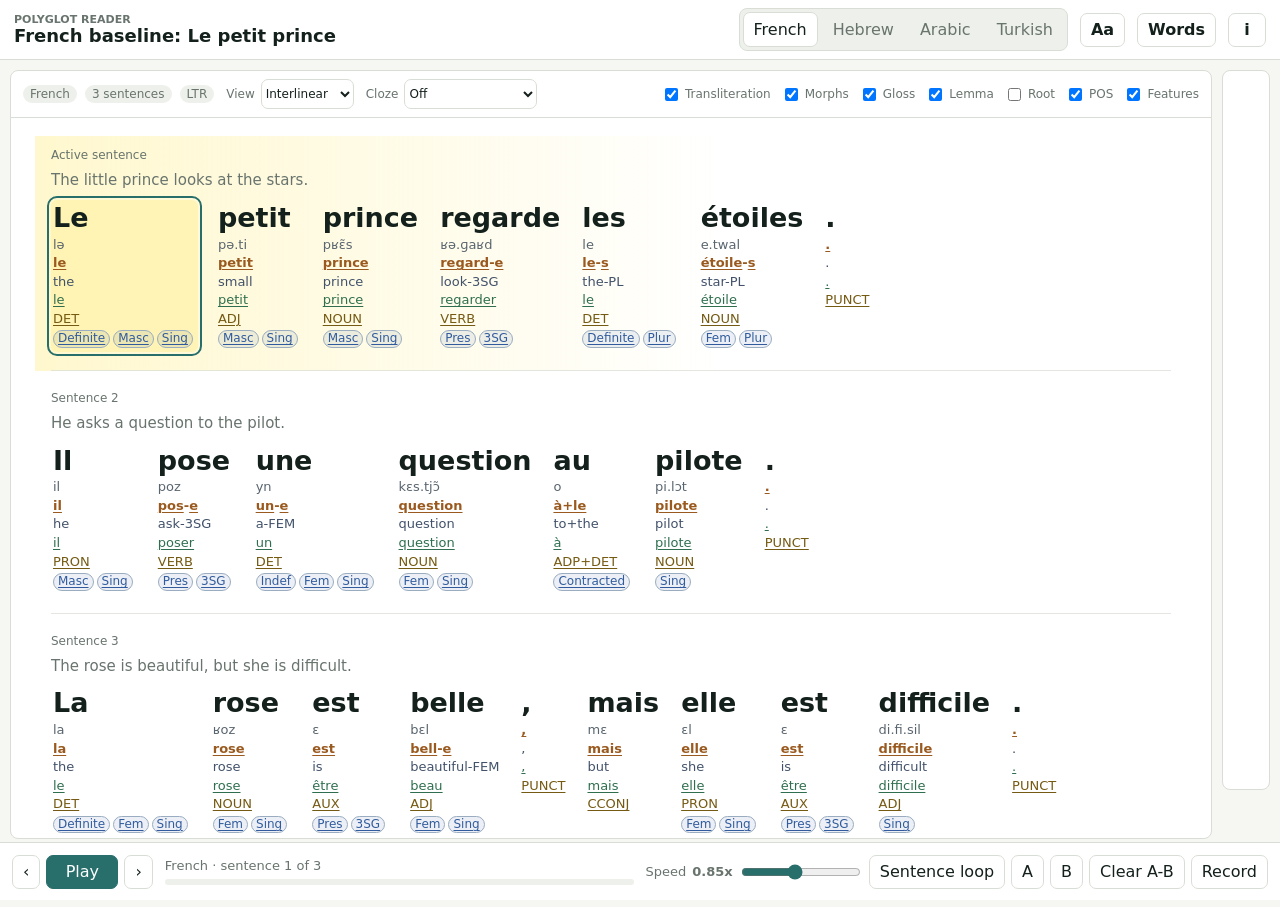
==== apps/web/index.html @ 74bd0ab7 "Initial commit" ====
<!doctype html>
<html lang="en">
  <head>
    <meta charset="utf-8" />
    <meta name="viewport" content="width=device-width, initial-scale=1" />
    <title>Polyglot Interlinear Reader Draft</title>
    <link rel="stylesheet" href="./styles.css" />
  </head>
  <body>
    <div class="app-shell">
      <header class="topbar">
        <div class="brand-block">
          <div class="eyebrow">Polyglot Reader</div>
          <h1 id="document-title">Interlinear reading draft</h1>
        </div>

        <nav class="language-tabs" aria-label="Sample languages">
          <button class="tab is-active" data-language="french" type="button">French</button>
          <button class="tab" data-language="hebrew" type="button">Hebrew</button>
          <button class="tab" data-language="arabic" type="button">Arabic</button>
          <button class="tab" data-language="turkish" type="button">Turkish</button>
        </nav>

        <button class="icon-button" id="settings-toggle" type="button" aria-expanded="false" aria-controls="settings-panel">
          <span aria-hidden="true">Aa</span>
          <span class="sr-only">Reader settings</span>
        </button>
        <button class="icon-button wide-icon-button" id="word-list-toggle" type="button" aria-expanded="false" aria-controls="word-list-panel">
          <span aria-hidden="true">Words</span>
          <span class="sr-only">Open word list</span>
        </button>
        <button class="icon-button" id="inspector-toggle" type="button" aria-expanded="false" aria-controls="inspector-panel">
          <span aria-hidden="true">i</span>
          <span class="sr-only">Open inspector</span>
        </button>
      </header>

      <main class="workspace">
        <section class="reader-panel" aria-label="Interlinear reader">
          <div class="reader-toolbar">
            <div class="document-meta">
              <span id="language-name">French</span>
              <span id="sentence-count">3 sentences</span>
              <span id="direction-label">LTR</span>
            </div>

            <label class="preset-control">
              View
              <select id="row-preset">
                <option value="reading">Reading</option>
                <option value="interlinear" selected>Interlinear</option>
                <option value="morphology">Morphology</option>
                <option value="cloze">Cloze</option>
                <option value="minimal">Minimal</option>
              </select>
            </label>

            <label class="preset-control">
              Cloze
              <select id="cloze-mode">
                <option value="off" selected>Off</option>
                <option value="blank">Hide answer fields</option>
                <option value="first">First character</option>
              </select>
            </label>

            <div class="row-menu" aria-label="Visible interlinear rows">
              <label><input type="checkbox" data-row="transliteration" checked /> Transliteration</label>
              <label><input type="checkbox" data-row="morphs" checked /> Morphs</label>
              <label><input type="checkbox" data-row="gloss" checked /> Gloss</label>
              <label><input type="checkbox" data-row="lemma" checked /> Lemma</label>
              <label><input type="checkbox" data-row="root" /> Root</label>
              <label><input type="checkbox" data-row="pos" checked /> POS</label>
              <label><input type="checkbox" data-row="features" checked /> Features</label>
            </div>
          </div>

          <div id="reader" class="reader" aria-live="polite"></div>

          <section class="word-list-panel" id="word-list-panel" hidden>
            <div class="word-list-header">
              <div>
                <div class="eyebrow">Learning list</div>
                <h2>Words in this text</h2>
              </div>
              <div class="word-list-controls">
                <label>
                  Sort
                  <select id="word-sort">
                    <option value="knowledge">Unknown first</option>
                    <option value="target">Target value</option>
                    <option value="frequency">Frequency</option>
                    <option value="alphabetic">Alphabetic</option>
                  </select>
                </label>
                <label>
                  View
                  <select id="word-list-view">
                    <option value="compact">Compact</option>
                    <option value="interlinear">Interlinear</option>
                    <option value="cloze">Cloze</option>
                  </select>
                </label>
              </div>
            </div>
            <div id="word-list-content" class="word-list-content"></div>
          </section>
        </section>

        <aside class="inspector" id="inspector-panel" aria-label="Selected linguistic item">
          <div class="inspector-header">
            <div>
              <div class="eyebrow">Inspector</div>
              <h2 id="inspect-title">Select a word</h2>
            </div>
            <div class="inspector-header-actions">
              <button class="small-button" id="mark-known" type="button">Known</button>
              <button class="icon-button" id="inspector-close" type="button" aria-label="Close inspector">x</button>
            </div>
          </div>
          <dl id="inspect-details" class="detail-list">
            <div>
              <dt>Tip</dt>
              <dd>Click a token, morpheme, lemma, root, or feature in the reader.</dd>
            </div>
          </dl>
          <div class="inspector-actions">
            <button type="button">Add note</button>
            <button type="button">Create cloze</button>
            <button type="button">Open page</button>
          </div>
        </aside>

        <aside class="settings-panel" id="settings-panel" aria-label="Reader settings" hidden>
          <div class="settings-header">
            <div>
              <div class="eyebrow">Per-language settings</div>
              <h2>Display</h2>
            </div>
            <button class="icon-button" id="settings-close" type="button" aria-label="Close settings">x</button>
          </div>

          <label>
            Target font size
            <input id="target-size" type="range" min="18" max="42" value="28" />
          </label>
          <label>
            Annotation font size
            <input id="annotation-size" type="range" min="10" max="20" value="13" />
          </label>
          <label>
            Token gap
            <input id="token-gap" type="range" min="8" max="34" value="18" />
          </label>
          <label>
            Row gap
            <input id="row-gap" type="range" min="1" max="10" value="4" />
          </label>
          <label>
            Reading width
            <input id="reading-width" type="range" min="760" max="1320" value="1120" />
          </label>
          <label>
            RTL transliteration
            <select id="rtl-transliteration-mode">
              <option value="normal">Normal Latin</option>
              <option value="rtl">RTL token flow</option>
              <option value="reverse">Reverse Latin characters</option>
              <option value="morpheme">Reverse by morpheme</option>
            </select>
          </label>

          <div class="color-grid">
            <label>Original <input id="original-color" type="color" value="#13201b" /></label>
            <label>Translit. <input id="transliteration-color" type="color" value="#59656f" /></label>
            <label>Morphs <input id="morphs-color" type="color" value="#9a5a1f" /></label>
            <label>Gloss <input id="gloss-color" type="color" value="#42526b" /></label>
            <label>Lemma <input id="lemma-color" type="color" value="#2f6f4f" /></label>
            <label>Root/Stem <input id="root-color" type="color" value="#6b4f2a" /></label>
            <label>POS <input id="pos-color" type="color" value="#755a13" /></label>
            <label>Feature <input id="feature-color" type="color" value="#7c3aed" /></label>
            <label>Highlight <input id="highlight-color" type="color" value="#fff2a8" /></label>
          </div>

          <div class="density-buttons" aria-label="Density presets">
            <button type="button" data-density="comfortable">Comfortable</button>
            <button type="button" data-density="standard">Standard</button>
            <button type="button" data-density="compact">Compact</button>
          </div>
        </aside>
      </main>

      <footer class="audio-bar" aria-label="Audio player">
        <div class="transport">
          <button type="button" id="previous-sentence" aria-label="Previous sentence">‹</button>
          <button class="play-button" id="play-toggle" type="button">Play</button>
          <button type="button" id="next-sentence" aria-label="Next sentence">›</button>
        </div>
        <div class="audio-status">
          <span id="audio-label">Sentence 1</span>
          <div class="progress-track"><span id="progress-fill"></span></div>
        </div>
        <div class="audio-options">
          <label class="speed-slider">Speed <strong id="speed-value">0.85x</strong>
            <input id="speed-range" type="range" min="25" max="160" step="5" value="85" />
          </label>
          <button type="button" id="loop-toggle">Sentence loop</button>
          <button type="button" id="ab-start">A</button>
          <button type="button" id="ab-end">B</button>
          <button type="button" id="ab-clear">Clear A-B</button>
          <button type="button" id="record-button">Record</button>
        </div>
      </footer>
    </div>

    <script src="./app.js"></script>
  </body>
</html>
---- apps/web/styles.css ----
:root {
  --bg: #f6f7f2;
  --surface: #ffffff;
  --surface-2: #eef1eb;
  --text: #13201b;
  --muted: #68746d;
  --line: #d8ded5;
  --accent: #286f6c;
  --accent-2: #7c3aed;
  --target-size: 28px;
  --annotation-size: 13px;
  --token-gap: 18px;
  --row-gap: 4px;
  --reading-width: 1120px;
  --original-color: #13201b;
  --transliteration-color: #59656f;
  --morphs-color: #9a5a1f;
  --gloss-color: #42526b;
  --lemma-color: #2f6f4f;
  --root-color: #6b4f2a;
  --pos-color: #755a13;
  --feature-color: #7c3aed;
  --highlight-color: #fff2a8;
  color-scheme: light;
}

* {
  box-sizing: border-box;
}

body {
  margin: 0;
  background: var(--bg);
  color: var(--text);
  font-family: Inter, ui-sans-serif, system-ui, -apple-system, BlinkMacSystemFont, "Segoe UI", sans-serif;
}

button,
input,
select {
  font: inherit;
}

button {
  border: 1px solid var(--line);
  background: var(--surface);
  color: var(--text);
  cursor: pointer;
}

button:hover,
button:focus-visible {
  border-color: var(--accent);
  outline: 2px solid color-mix(in srgb, var(--accent) 20%, transparent);
  outline-offset: 1px;
}

.app-shell {
  min-height: 100vh;
  display: grid;
  grid-template-rows: auto 1fr auto;
}

.topbar {
  min-height: 58px;
  padding: 8px 14px;
  border-bottom: 1px solid var(--line);
  background: rgba(255, 255, 255, 0.94);
  display: grid;
  grid-template-columns: minmax(210px, 1fr) auto auto auto auto;
  gap: 12px;
  align-items: center;
  position: sticky;
  top: 0;
  z-index: 5;
}

.brand-block h1,
.inspector h2,
.settings-panel h2 {
  margin: 0;
}

.brand-block h1 {
  font-size: 18px;
  line-height: 1.15;
}

.eyebrow {
  color: var(--muted);
  font-size: 11px;
  font-weight: 700;
  text-transform: uppercase;
  letter-spacing: 0;
}

.language-tabs {
  display: flex;
  gap: 4px;
  padding: 3px;
  background: var(--surface-2);
  border: 1px solid var(--line);
  border-radius: 8px;
}

.tab,
.icon-button,
.small-button,
.audio-bar button,
.inspector-actions button {
  border-radius: 7px;
}

.tab {
  padding: 7px 10px;
  border-color: transparent;
  background: transparent;
  color: var(--muted);
}

.tab.is-active {
  color: var(--text);
  background: var(--surface);
  border-color: var(--line);
}

.icon-button {
  min-width: 38px;
  min-height: 34px;
  padding: 0 10px;
  font-weight: 700;
}

.wide-icon-button {
  min-width: 58px;
}

.workspace {
  min-height: 0;
  display: grid;
  grid-template-columns: minmax(0, 1fr) 320px;
  gap: 10px;
  padding: 10px;
  transition: grid-template-columns 180ms ease;
}

.workspace.inspector-collapsed {
  grid-template-columns: minmax(0, 1fr) 48px;
}

.reader-panel {
  min-width: 0;
  background: var(--surface);
  border: 1px solid var(--line);
  border-radius: 8px;
  overflow: hidden;
  display: grid;
  grid-template-rows: auto 1fr;
}

.reader-toolbar {
  min-height: 42px;
  padding: 8px 12px;
  border-bottom: 1px solid var(--line);
  display: grid;
  grid-template-columns: auto auto auto minmax(280px, 1fr);
  gap: 12px;
  align-items: center;
}

.document-meta {
  display: flex;
  flex-wrap: wrap;
  gap: 8px;
  color: var(--muted);
  font-size: 12px;
}

.document-meta span {
  padding: 2px 7px;
  background: var(--surface-2);
  border-radius: 999px;
}

.row-menu {
  display: flex;
  flex-wrap: wrap;
  justify-content: flex-end;
  gap: 6px 10px;
  color: var(--muted);
  font-size: 12px;
}

.row-menu label {
  display: inline-flex;
  gap: 4px;
  align-items: center;
  white-space: nowrap;
}

.preset-control {
  display: inline-flex;
  align-items: center;
  gap: 6px;
  color: var(--muted);
  font-size: 12px;
  white-space: nowrap;
}

.preset-control select {
  min-height: 30px;
  border: 1px solid var(--line);
  border-radius: 7px;
  background: var(--surface);
  color: var(--text);
}

.reader {
  min-height: 0;
  overflow: auto;
  height: calc(100vh - 180px);
  padding: 18px clamp(14px, 3vw, 36px) 90px;
}

.reader-inner {
  max-width: var(--reading-width);
  margin: 0 auto;
}

.reader-end-actions {
  display: flex;
  justify-content: center;
  padding: 20px 0 4px;
}

.reader-end-actions button {
  min-height: 36px;
  padding: 7px 14px;
  border-radius: 7px;
}

.sentence {
  padding: 8px 0 18px;
  border-bottom: 1px solid color-mix(in srgb, var(--line) 72%, transparent);
}

.sentence + .sentence {
  margin-top: 8px;
}

.sentence.is-active {
  background: linear-gradient(90deg, color-mix(in srgb, var(--highlight-color) 55%, transparent), transparent 60%);
  box-shadow: -16px 0 0 color-mix(in srgb, var(--highlight-color) 55%, transparent);
}

.sentence-translation {
  margin: 0 0 8px;
  color: var(--muted);
  font-size: 15px;
  line-height: 1.45;
  direction: ltr;
  text-align: left;
}

.sentence-tokens {
  display: flex;
  flex-wrap: wrap;
  gap: 14px var(--token-gap);
  align-items: flex-start;
  direction: inherit;
}

.sentence-progress {
  display: inline-flex;
  align-items: center;
  gap: 6px;
  margin-bottom: 8px;
  color: var(--muted);
  font-size: 12px;
}

.token-stack {
  display: flex;
  flex-direction: column;
  gap: var(--row-gap);
  align-items: flex-start;
  min-width: min-content;
  max-width: 190px;
  padding: 2px 2px 4px;
  border-radius: 6px;
  direction: inherit;
}

.token-stack.is-current {
  outline: 2px solid var(--accent);
  outline-offset: 2px;
  background: color-mix(in srgb, var(--highlight-color) 70%, transparent);
}

.token-stack:hover,
.token-stack.is-selected {
  background: color-mix(in srgb, var(--highlight-color) 54%, transparent);
}

.rtl .token-stack {
  align-items: flex-end;
}

.token-row {
  min-height: 1em;
  line-height: 1.12;
  white-space: normal;
  overflow-wrap: anywhere;
}

.surface {
  color: var(--original-color);
  font-size: var(--target-size);
  font-weight: 650;
  line-height: 1.18;
}

.transliteration,
.morphs,
.gloss,
.lemma,
.root,
.pos,
.features {
  font-size: var(--annotation-size);
}

.transliteration {
  color: var(--transliteration-color);
}

.morphs {
  color: var(--morphs-color);
  font-weight: 650;
}

.gloss {
  color: var(--gloss-color);
}

.lemma {
  color: var(--lemma-color);
}

.root {
  color: var(--root-color);
  font-weight: 650;
}

.pos {
  color: var(--pos-color);
}

.features {
  color: var(--feature-color);
}

.clickable {
  border: 0;
  padding: 0;
  background: transparent;
  color: inherit;
  text-align: inherit;
  text-decoration: underline;
  text-decoration-thickness: 1px;
  text-underline-offset: 2px;
  border-radius: 3px;
}

.surface .clickable {
  text-decoration: none;
}

.feature-pill {
  display: inline-flex;
  padding: 1px 4px;
  margin-inline-end: 3px;
  border: 1px solid color-mix(in srgb, var(--feature-color) 38%, var(--line));
  border-radius: 999px;
  background: color-mix(in srgb, var(--feature-color) 9%, transparent);
  font-size: calc(var(--annotation-size) - 1px);
}

.rtl .transliteration,
.rtl .morphs,
.rtl .gloss,
.rtl .lemma,
.rtl .root,
.rtl .pos,
.rtl .features {
  direction: ltr;
  text-align: right;
  unicode-bidi: plaintext;
}

.rtl.reverse-transliteration .transliteration,
.rtl.reverse-transliteration .morphs,
.rtl.reverse-transliteration .lemma,
.rtl.reverse-transliteration .root {
  direction: rtl;
  unicode-bidi: bidi-override;
}

.cloze-hidden {
  display: inline-block;
  min-width: 3.5ch;
  border-bottom: 2px solid currentColor;
  color: transparent;
}

.cloze-first {
  letter-spacing: 0.04em;
}

.inspector,
.settings-panel {
  min-width: 0;
  background: var(--surface);
  border: 1px solid var(--line);
  border-radius: 8px;
  padding: 14px;
  overflow: auto;
}

.inspector {
  display: flex;
  flex-direction: column;
  gap: 14px;
  min-height: 0;
  height: calc(100vh - 180px);
  transition: padding 180ms ease;
}

.workspace.inspector-collapsed .inspector {
  padding: 6px;
  align-items: center;
  overflow: hidden;
}

.workspace.inspector-collapsed .inspector .inspector-header > div,
.workspace.inspector-collapsed .inspector .small-button,
.workspace.inspector-collapsed .detail-list,
.workspace.inspector-collapsed .inspector-actions {
  display: none;
}

.inspector-header,
.settings-header {
  display: flex;
  justify-content: space-between;
  gap: 12px;
  align-items: start;
}

.inspector h2,
.settings-panel h2 {
  font-size: 18px;
}

.small-button {
  padding: 6px 9px;
}

.inspector-header-actions {
  display: flex;
  gap: 6px;
}

.workspace.inspector-collapsed .inspector-header-actions {
  display: block;
}

.detail-list {
  display: grid;
  gap: 10px;
  margin: 0;
}

.detail-list div {
  padding: 9px;
  background: var(--surface-2);
  border-radius: 7px;
}

.detail-list dt {
  margin-bottom: 3px;
  color: var(--muted);
  font-size: 11px;
  font-weight: 700;
  text-transform: uppercase;
}

.detail-list dd {
  margin: 0;
  font-size: 14px;
  line-height: 1.4;
}

.inspector-actions {
  display: grid;
  gap: 7px;
  margin-top: auto;
}

.inspector-actions button {
  padding: 9px;
  text-align: left;
}

.settings-panel {
  position: fixed;
  top: 70px;
  right: 12px;
  z-index: 10;
  width: min(370px, calc(100vw - 24px));
  max-height: calc(100vh - 150px);
  box-shadow: 0 18px 48px rgba(27, 36, 32, 0.18);
}

.settings-panel label {
  display: grid;
  gap: 7px;
  margin-top: 14px;
  color: var(--muted);
  font-size: 13px;
}

.settings-panel input[type="range"] {
  width: 100%;
}

.color-grid {
  display: grid;
  grid-template-columns: 1fr 1fr;
  gap: 8px 12px;
  margin-top: 8px;
}

.density-buttons {
  display: grid;
  grid-template-columns: repeat(3, 1fr);
  gap: 6px;
  margin-top: 16px;
}

.density-buttons button {
  min-height: 32px;
  border-radius: 7px;
  font-size: 12px;
}

.word-list-panel {
  max-width: var(--reading-width);
  margin: 0 auto 96px;
  padding: 16px;
  border-top: 1px solid var(--line);
  background: color-mix(in srgb, var(--surface-2) 68%, var(--surface));
}

.word-list-header {
  display: flex;
  justify-content: space-between;
  gap: 14px;
  align-items: start;
  margin-bottom: 12px;
}

.word-list-header h2 {
  margin: 0;
  font-size: 20px;
}

.word-list-controls {
  display: flex;
  flex-wrap: wrap;
  justify-content: flex-end;
  gap: 8px;
}

.word-list-controls label {
  display: inline-flex;
  align-items: center;
  gap: 6px;
  color: var(--muted);
  font-size: 12px;
}

.word-list-controls select {
  min-height: 30px;
  border: 1px solid var(--line);
  border-radius: 7px;
  background: var(--surface);
}

.word-list-content {
  display: grid;
  gap: 8px;
}

.word-card {
  display: grid;
  grid-template-columns: minmax(150px, 1.3fr) repeat(3, minmax(84px, 0.6fr));
  gap: 10px;
  align-items: center;
  padding: 10px;
  border: 1px solid var(--line);
  border-radius: 8px;
  background: var(--surface);
}

.word-card strong {
  display: block;
  font-size: 18px;
}

.word-card span {
  color: var(--muted);
  font-size: 12px;
}

.word-card-interlinear,
.word-card-cloze {
  grid-template-columns: minmax(180px, 1.5fr) minmax(120px, 1fr) minmax(80px, 0.5fr) minmax(80px, 0.5fr);
}

.meter {
  height: 7px;
  margin-top: 4px;
  overflow: hidden;
  border-radius: 999px;
  background: var(--surface-2);
}

.meter > i {
  display: block;
  height: 100%;
  background: var(--accent);
}

.audio-bar {
  min-height: 58px;
  padding: 8px 12px;
  border-top: 1px solid var(--line);
  background: rgba(255, 255, 255, 0.96);
  display: grid;
  grid-template-columns: auto minmax(160px, 1fr) minmax(360px, auto);
  gap: 12px;
  align-items: center;
  position: sticky;
  bottom: 0;
  z-index: 5;
}

.transport,
.audio-options {
  display: flex;
  align-items: center;
  gap: 6px;
}

.audio-bar button,
.audio-options select {
  min-height: 34px;
  padding: 6px 10px;
}

.play-button {
  min-width: 72px;
  background: var(--accent);
  border-color: var(--accent);
  color: #fff;
}

.audio-status {
  display: grid;
  gap: 6px;
  color: var(--muted);
  font-size: 13px;
}

.progress-track {
  height: 6px;
  overflow: hidden;
  border-radius: 999px;
  background: var(--surface-2);
}

#progress-fill {
  display: block;
  width: 0%;
  height: 100%;
  background: var(--accent);
  transition: width 220ms ease;
}

.audio-options label {
  display: inline-flex;
  align-items: center;
  gap: 6px;
  color: var(--muted);
  font-size: 13px;
}

.speed-slider {
  min-width: 210px;
}

.speed-slider input {
  width: 120px;
  accent-color: var(--accent);
}

.sr-only {
  width: 1px;
  height: 1px;
  padding: 0;
  margin: -1px;
  overflow: hidden;
  clip: rect(0, 0, 0, 0);
  white-space: nowrap;
  border: 0;
  position: absolute;
}

@media (max-width: 960px) {
  .topbar {
    grid-template-columns: 1fr auto auto auto;
  }

  .language-tabs {
    grid-column: 1 / -1;
    overflow-x: auto;
  }
}

@media (max-width: 720px) {
  .reader-toolbar,
  .audio-bar {
    align-items: stretch;
    grid-template-columns: 1fr;
  }

  .reader-toolbar {
    display: grid;
    grid-template-columns: 1fr;
  }

  .workspace,
  .workspace.inspector-collapsed {
    grid-template-columns: 1fr;
  }

  .workspace.inspector-collapsed .inspector {
    display: none;
  }

  .row-menu {
    justify-content: flex-start;
  }

  .audio-bar {
    display: grid;
  }

  .audio-options {
    overflow-x: auto;
  }

  .word-card {
    grid-template-columns: 1fr 1fr;
  }

  .surface {
    font-size: max(22px, var(--target-size));
  }
}
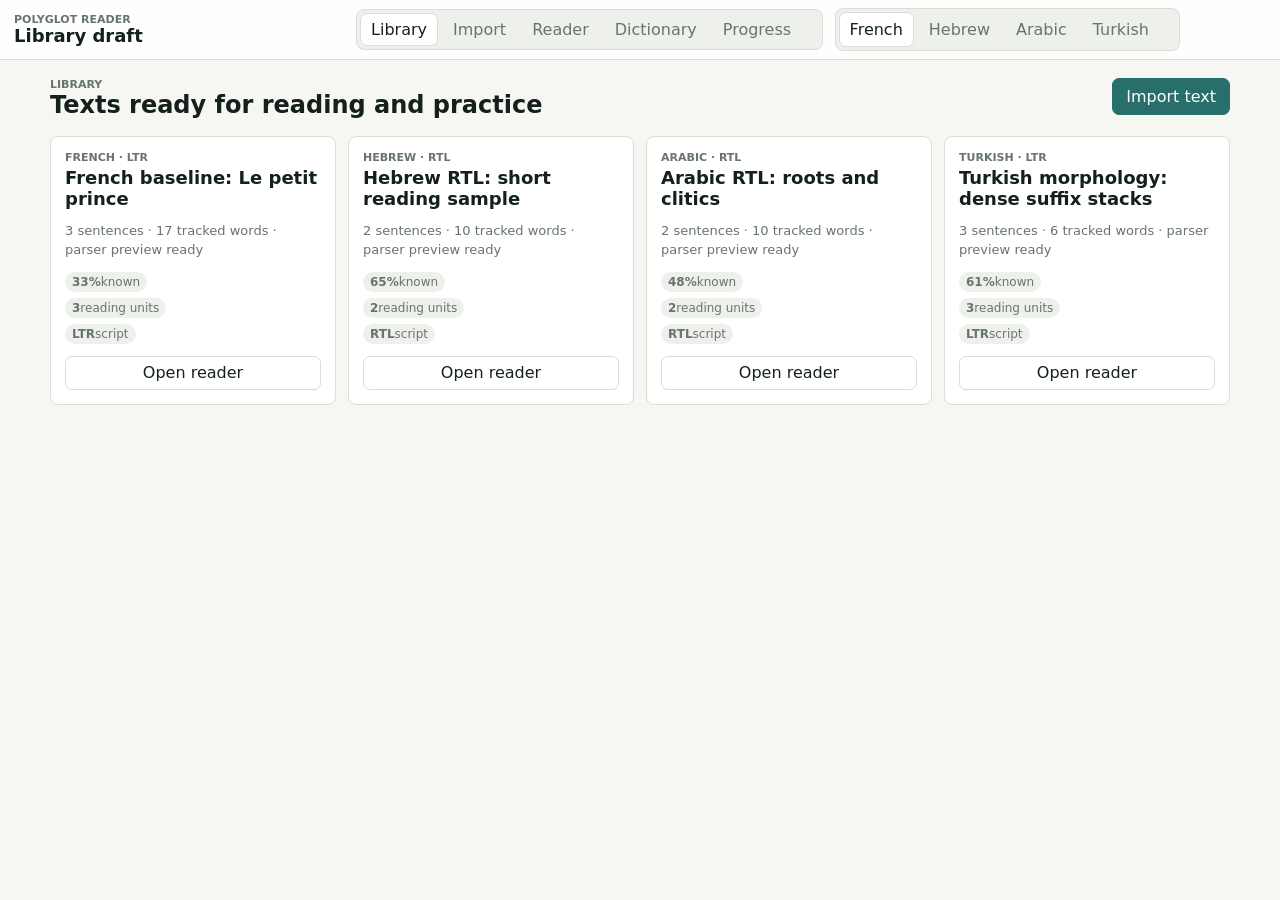
==== commit b1898071: "Add draft app navigation UI" ====
--- a/apps/web/index.html
+++ b/apps/web/index.html
@@ -14,6 +14,14 @@
           <h1 id="document-title">Interlinear reading draft</h1>
         </div>
 
+        <nav class="app-nav" aria-label="Draft app sections">
+          <button class="app-nav-button is-active" data-view="library" type="button">Library</button>
+          <button class="app-nav-button" data-view="import" type="button">Import</button>
+          <button class="app-nav-button" data-view="reader" type="button">Reader</button>
+          <button class="app-nav-button" data-view="dictionary" type="button">Dictionary</button>
+          <button class="app-nav-button" data-view="progress" type="button">Progress</button>
+        </nav>
+
         <nav class="language-tabs" aria-label="Sample languages">
           <button class="tab is-active" data-language="french" type="button">French</button>
           <button class="tab" data-language="hebrew" type="button">Hebrew</button>
@@ -35,8 +43,65 @@
         </button>
       </header>
 
-      <main class="workspace">
-        <section class="reader-panel" aria-label="Interlinear reader">
+      <main class="main-stage">
+        <section class="app-view is-active" id="library-view" aria-label="Text library">
+          <div class="page-band">
+            <div class="page-heading">
+              <div>
+                <div class="eyebrow">Library</div>
+                <h2>Texts ready for reading and practice</h2>
+              </div>
+              <button class="primary-action" type="button" data-switch-view="import">Import text</button>
+            </div>
+            <div class="library-grid" id="library-grid"></div>
+          </div>
+        </section>
+
+        <section class="app-view" id="import-view" aria-label="Import text">
+          <div class="page-band import-layout">
+            <section class="import-editor" aria-label="Draft import form">
+              <div class="page-heading compact-heading">
+                <div>
+                  <div class="eyebrow">Import</div>
+                  <h2>Preview-confirm text intake</h2>
+                </div>
+                <button class="primary-action" id="mock-import-confirm" type="button">Confirm import</button>
+              </div>
+              <div class="form-grid">
+                <label>Title <input id="import-title" type="text" value="A small market dialogue" /></label>
+                <label>Language
+                  <select id="import-language">
+                    <option>Turkish</option>
+                    <option>Arabic</option>
+                    <option>Hebrew</option>
+                    <option>French</option>
+                  </select>
+                </label>
+                <label>Source <input type="text" value="Personal lesson draft" /></label>
+                <label>Tags <input type="text" value="dialogue, beginner, speaking" /></label>
+              </div>
+              <label class="text-input-label">Original text
+                <textarea id="import-text" rows="9">Merhaba. Pazara gidiyorum.
+Bugün elma ve ekmek alacağım.
+Sonra evde kahve içeceğiz.</textarea>
+              </label>
+            </section>
+            <section class="import-preview" aria-label="Import preview">
+              <div class="eyebrow">Preview</div>
+              <h2>Sentence candidates</h2>
+              <ol id="import-preview-list" class="preview-list"></ol>
+              <div class="validation-list">
+                <span>Language set</span>
+                <span>3 sentence candidates</span>
+                <span>Ready for parser job</span>
+              </div>
+            </section>
+          </div>
+        </section>
+
+        <section class="app-view" id="reader-view" aria-label="Reader workspace">
+          <div class="workspace">
+            <section class="reader-panel" aria-label="Interlinear reader">
           <div class="reader-toolbar">
             <div class="document-meta">
               <span id="language-name">French</span>
@@ -188,6 +253,37 @@
             <button type="button" data-density="compact">Compact</button>
           </div>
         </aside>
+          </div>
+        </section>
+
+        <section class="app-view" id="dictionary-view" aria-label="Dictionary and entities">
+          <div class="page-band dictionary-layout">
+            <section>
+              <div class="page-heading compact-heading">
+                <div>
+                  <div class="eyebrow">Dictionary</div>
+                  <h2>Entity knowledge pages</h2>
+                </div>
+                <input class="search-input" id="dictionary-search" type="search" placeholder="Search lemmas, roots, features" aria-label="Search dictionary" />
+              </div>
+              <div class="entity-list" id="entity-list"></div>
+            </section>
+            <aside class="entity-detail" id="entity-detail" aria-label="Selected entity detail"></aside>
+          </div>
+        </section>
+
+        <section class="app-view" id="progress-view" aria-label="Learning progress">
+          <div class="page-band">
+            <div class="page-heading">
+              <div>
+                <div class="eyebrow">Progress</div>
+                <h2>Reading, cloze, and speaking score draft</h2>
+              </div>
+              <button class="primary-action" type="button" data-switch-view="reader">Practice now</button>
+            </div>
+            <div class="progress-grid" id="progress-grid"></div>
+          </div>
+        </section>
       </main>
 
       <footer class="audio-bar" aria-label="Audio player">
--- a/apps/web/styles.css
+++ b/apps/web/styles.css
@@ -67,7 +67,7 @@
   border-bottom: 1px solid var(--line);
   background: rgba(255, 255, 255, 0.94);
   display: grid;
-  grid-template-columns: minmax(210px, 1fr) auto auto auto auto;
+  grid-template-columns: minmax(190px, 0.8fr) auto auto auto auto auto;
   gap: 12px;
   align-items: center;
   position: sticky;
@@ -103,6 +103,31 @@
   border-radius: 8px;
 }
 
+.app-nav {
+  display: flex;
+  gap: 4px;
+  padding: 3px;
+  background: #eef1eb;
+  border: 1px solid var(--line);
+  border-radius: 8px;
+}
+
+.app-nav-button {
+  min-height: 32px;
+  padding: 6px 10px;
+  border-color: transparent;
+  border-radius: 7px;
+  background: transparent;
+  color: var(--muted);
+  white-space: nowrap;
+}
+
+.app-nav-button.is-active {
+  color: var(--text);
+  background: var(--surface);
+  border-color: var(--line);
+}
+
 .tab,
 .icon-button,
 .small-button,
@@ -133,6 +158,254 @@
 
 .wide-icon-button {
   min-width: 58px;
+}
+
+.main-stage {
+  min-height: 0;
+}
+
+.app-view {
+  display: none;
+  min-height: 0;
+}
+
+.app-view.is-active {
+  display: block;
+}
+
+.app-shell:not([data-view="reader"]) .audio-bar {
+  display: none;
+}
+
+.page-band {
+  min-height: calc(100vh - 76px);
+  padding: 18px clamp(14px, 3vw, 34px) 28px;
+}
+
+.page-heading {
+  display: flex;
+  justify-content: space-between;
+  gap: 16px;
+  align-items: flex-start;
+  max-width: 1180px;
+  margin: 0 auto 16px;
+}
+
+.page-heading h2 {
+  margin: 0;
+  font-size: 24px;
+  line-height: 1.2;
+}
+
+.compact-heading {
+  margin: 0 0 14px;
+}
+
+.primary-action {
+  min-height: 36px;
+  padding: 8px 13px;
+  border-color: var(--accent);
+  border-radius: 7px;
+  background: var(--accent);
+  color: #fff;
+}
+
+.library-grid,
+.progress-grid {
+  max-width: 1180px;
+  margin: 0 auto;
+  display: grid;
+  grid-template-columns: repeat(4, minmax(0, 1fr));
+  gap: 12px;
+}
+
+.library-card,
+.progress-card,
+.import-editor,
+.import-preview,
+.entity-detail {
+  border: 1px solid var(--line);
+  border-radius: 8px;
+  background: var(--surface);
+}
+
+.library-card,
+.progress-card {
+  display: grid;
+  gap: 12px;
+  align-content: start;
+  padding: 14px;
+}
+
+.library-card h3 {
+  margin: 3px 0 0;
+  font-size: 18px;
+  line-height: 1.2;
+}
+
+.library-card p,
+.progress-card p {
+  margin: 0;
+  color: var(--muted);
+  font-size: 13px;
+  line-height: 1.45;
+}
+
+.library-card button {
+  min-height: 34px;
+  border-radius: 7px;
+}
+
+.card-metrics {
+  display: grid;
+  gap: 6px;
+  color: var(--muted);
+  font-size: 12px;
+}
+
+.card-metrics span,
+.validation-list span,
+.tag-row span {
+  display: inline-flex;
+  width: fit-content;
+  padding: 3px 7px;
+  border-radius: 999px;
+  background: var(--surface-2);
+}
+
+.import-layout,
+.dictionary-layout {
+  max-width: 1180px;
+  margin: 0 auto;
+  display: grid;
+  grid-template-columns: minmax(0, 1.35fr) minmax(300px, 0.65fr);
+  gap: 12px;
+}
+
+.import-editor,
+.import-preview,
+.entity-detail {
+  min-width: 0;
+  padding: 16px;
+}
+
+.form-grid {
+  display: grid;
+  grid-template-columns: repeat(2, minmax(0, 1fr));
+  gap: 10px;
+}
+
+.form-grid label,
+.text-input-label {
+  display: grid;
+  gap: 6px;
+  color: var(--muted);
+  font-size: 13px;
+}
+
+.form-grid input,
+.form-grid select,
+.text-input-label textarea,
+.search-input {
+  width: 100%;
+  border: 1px solid var(--line);
+  border-radius: 7px;
+  background: #fff;
+  color: var(--text);
+}
+
+.form-grid input,
+.form-grid select,
+.search-input {
+  min-height: 36px;
+  padding: 7px 9px;
+}
+
+.text-input-label {
+  margin-top: 12px;
+}
+
+.text-input-label textarea {
+  padding: 10px;
+  resize: vertical;
+  line-height: 1.5;
+}
+
+.import-preview h2,
+.entity-detail h2,
+.entity-detail h3 {
+  margin: 4px 0 12px;
+}
+
+.preview-list {
+  display: grid;
+  gap: 8px;
+  margin: 0;
+  padding: 0;
+  list-style: none;
+}
+
+.preview-list li {
+  display: grid;
+  grid-template-columns: 28px minmax(0, 1fr);
+  gap: 8px;
+  padding: 9px;
+  border: 1px solid var(--line);
+  border-radius: 7px;
+  background: var(--surface-2);
+}
+
+.validation-list,
+.tag-row {
+  display: flex;
+  flex-wrap: wrap;
+  gap: 7px;
+  margin-top: 14px;
+  color: var(--muted);
+  font-size: 12px;
+}
+
+.entity-list {
+  display: grid;
+  gap: 8px;
+}
+
+.entity-row {
+  display: grid;
+  gap: 3px;
+  width: 100%;
+  padding: 11px;
+  border-radius: 7px;
+  text-align: left;
+}
+
+.entity-row.is-active {
+  border-color: var(--accent);
+  background: color-mix(in srgb, var(--accent) 8%, var(--surface));
+}
+
+.entity-row span,
+.entity-meaning {
+  color: var(--muted);
+}
+
+.entity-detail ul {
+  display: grid;
+  gap: 7px;
+  margin: 0;
+  padding-left: 18px;
+}
+
+.progress-card span {
+  color: var(--muted);
+  font-size: 12px;
+  font-weight: 700;
+  text-transform: uppercase;
+}
+
+.progress-card strong {
+  font-size: 34px;
+  line-height: 1;
 }
 
 .workspace {
@@ -732,9 +1005,20 @@
     grid-template-columns: 1fr auto auto auto;
   }
 
+  .app-nav,
   .language-tabs {
     grid-column: 1 / -1;
     overflow-x: auto;
+  }
+
+  .library-grid,
+  .progress-grid {
+    grid-template-columns: repeat(2, minmax(0, 1fr));
+  }
+
+  .import-layout,
+  .dictionary-layout {
+    grid-template-columns: 1fr;
   }
 }
 
@@ -775,6 +1059,17 @@
     grid-template-columns: 1fr 1fr;
   }
 
+  .page-heading,
+  .form-grid,
+  .library-grid,
+  .progress-grid {
+    grid-template-columns: 1fr;
+  }
+
+  .page-heading {
+    display: grid;
+  }
+
   .surface {
     font-size: max(22px, var(--target-size));
   }
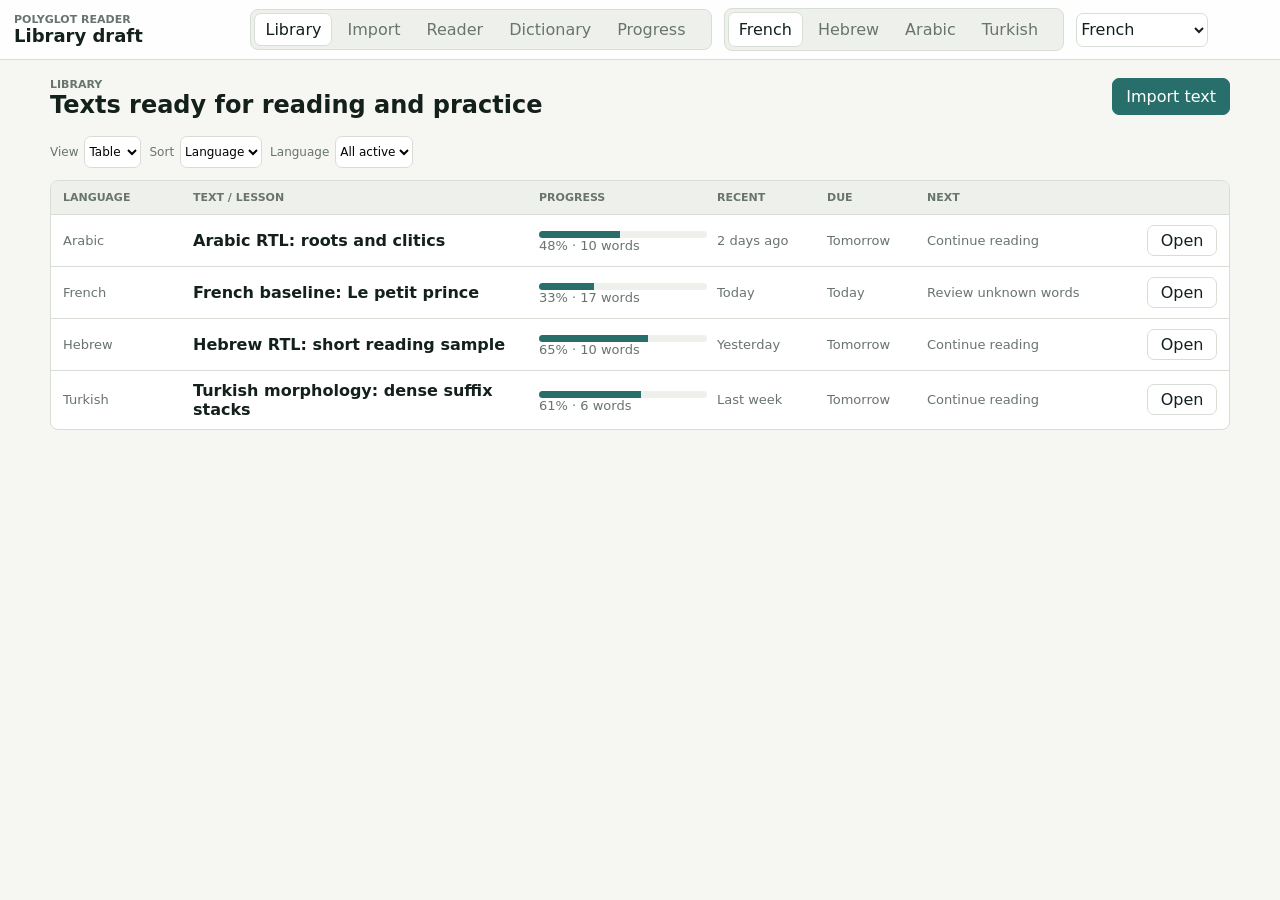
==== commit 80573e86: "Improve draft UI from feedback notes" ====
--- a/apps/web/index.html
+++ b/apps/web/index.html
@@ -29,6 +29,16 @@
           <button class="tab" data-language="turkish" type="button">Turkish</button>
         </nav>
 
+        <label class="language-select-control">
+          <span class="sr-only">Learning language</span>
+          <select id="language-select" aria-label="Learning language">
+            <option value="french">French</option>
+            <option value="hebrew">Hebrew</option>
+            <option value="arabic">Arabic</option>
+            <option value="turkish">Turkish</option>
+          </select>
+        </label>
+
         <button class="icon-button" id="settings-toggle" type="button" aria-expanded="false" aria-controls="settings-panel">
           <span aria-hidden="true">Aa</span>
           <span class="sr-only">Reader settings</span>
@@ -53,6 +63,31 @@
               </div>
               <button class="primary-action" type="button" data-switch-view="import">Import text</button>
             </div>
+            <div class="library-controls">
+              <label>View
+                <select id="library-view-mode">
+                  <option value="table" selected>Table</option>
+                  <option value="cards">Cards</option>
+                </select>
+              </label>
+              <label>Sort
+                <select id="library-sort">
+                  <option value="language" selected>Language</option>
+                  <option value="progress">Progress</option>
+                  <option value="recent">Recent</option>
+                  <option value="due">Due next</option>
+                </select>
+              </label>
+              <label>Language
+                <select id="library-language-filter">
+                  <option value="all" selected>All active</option>
+                  <option value="french">French</option>
+                  <option value="hebrew">Hebrew</option>
+                  <option value="arabic">Arabic</option>
+                  <option value="turkish">Turkish</option>
+                </select>
+              </label>
+            </div>
             <div class="library-grid" id="library-grid"></div>
           </div>
         </section>
@@ -79,6 +114,17 @@
                 </label>
                 <label>Source <input type="text" value="Personal lesson draft" /></label>
                 <label>Tags <input type="text" value="dialogue, beginner, speaking" /></label>
+                <label>Original URL <input type="url" value="https://example.org/lesson/source" /></label>
+                <label>Record date <input type="date" value="2026-07-09" /></label>
+                <label class="file-field">Audio file <input type="file" accept="audio/*" /></label>
+                <label>Import purpose
+                  <select>
+                    <option>Reading + speaking practice</option>
+                    <option>Dictionary enrichment</option>
+                    <option>Teacher assignment</option>
+                    <option>External analysis</option>
+                  </select>
+                </label>
               </div>
               <label class="text-input-label">Original text
                 <textarea id="import-text" rows="9">Merhaba. Pazara gidiyorum.
@@ -111,7 +157,7 @@
 
             <label class="preset-control">
               View
-              <select id="row-preset">
+              <select id="row-preset" title="Choose a saved reader row arrangement">
                 <option value="reading">Reading</option>
                 <option value="interlinear" selected>Interlinear</option>
                 <option value="morphology">Morphology</option>
@@ -122,7 +168,7 @@
 
             <label class="preset-control">
               Cloze
-              <select id="cloze-mode">
+              <select id="cloze-mode" title="Hide reader fields for active recall">
                 <option value="off" selected>Off</option>
                 <option value="blank">Hide answer fields</option>
                 <option value="first">First character</option>
@@ -130,13 +176,13 @@
             </label>
 
             <div class="row-menu" aria-label="Visible interlinear rows">
-              <label><input type="checkbox" data-row="transliteration" checked /> Transliteration</label>
-              <label><input type="checkbox" data-row="morphs" checked /> Morphs</label>
-              <label><input type="checkbox" data-row="gloss" checked /> Gloss</label>
-              <label><input type="checkbox" data-row="lemma" checked /> Lemma</label>
-              <label><input type="checkbox" data-row="root" /> Root</label>
-              <label><input type="checkbox" data-row="pos" checked /> POS</label>
-              <label><input type="checkbox" data-row="features" checked /> Features</label>
+              <label class="row-chip transliteration-chip" title="Pronunciation or romanization row"><input type="checkbox" data-row="transliteration" checked /> Transliteration</label>
+              <label class="row-chip morphs-chip" title="Morpheme segmentation row"><input type="checkbox" data-row="morphs" checked /> Morphs</label>
+              <label class="row-chip gloss-chip" title="Short word-by-word meaning row"><input type="checkbox" data-row="gloss" checked /> Gloss</label>
+              <label class="row-chip lemma-chip" title="Dictionary headword row"><input type="checkbox" data-row="lemma" checked /> Lemma</label>
+              <label class="row-chip root-chip" title="Root or stem row when parser data exists"><input type="checkbox" data-row="root" /> Root</label>
+              <label class="row-chip pos-chip" title="Part of speech row"><input type="checkbox" data-row="pos" checked /> POS</label>
+              <label class="row-chip features-chip" title="Grammar feature row"><input type="checkbox" data-row="features" checked /> Features</label>
             </div>
           </div>
 
@@ -162,7 +208,7 @@
                   View
                   <select id="word-list-view">
                     <option value="compact">Compact</option>
-                    <option value="interlinear">Interlinear</option>
+                    <option value="interlinear" selected>Interlinear</option>
                     <option value="cloze">Cloze</option>
                   </select>
                 </label>
@@ -261,10 +307,28 @@
             <section>
               <div class="page-heading compact-heading">
                 <div>
-                  <div class="eyebrow">Dictionary</div>
-                  <h2>Entity knowledge pages</h2>
+                <div class="eyebrow">Dictionary</div>
+                  <h2>Recent words and entity knowledge</h2>
                 </div>
                 <input class="search-input" id="dictionary-search" type="search" placeholder="Search lemmas, roots, features" aria-label="Search dictionary" />
+              </div>
+              <div class="dictionary-controls">
+                <label>Scope
+                  <select id="dictionary-scope">
+                    <option value="recent" selected>Recent words</option>
+                    <option value="target">Target lexicon</option>
+                    <option value="all">Whole dictionary</option>
+                  </select>
+                </label>
+                <label>Filter
+                  <select id="dictionary-filter">
+                    <option value="all" selected>All entities</option>
+                    <option value="Lemma">Lemma</option>
+                    <option value="Root">Root</option>
+                    <option value="Grammar feature">Grammar feature</option>
+                    <option value="Morpheme">Morpheme</option>
+                  </select>
+                </label>
               </div>
               <div class="entity-list" id="entity-list"></div>
             </section>
@@ -282,6 +346,15 @@
               <button class="primary-action" type="button" data-switch-view="reader">Practice now</button>
             </div>
             <div class="progress-grid" id="progress-grid"></div>
+            <section class="schedule-panel" aria-label="User scheduling suggestions">
+              <div class="page-heading compact-heading">
+                <div>
+                  <div class="eyebrow">User Scheduling</div>
+                  <h2>Suggested next work</h2>
+                </div>
+              </div>
+              <div id="schedule-list" class="schedule-list"></div>
+            </section>
           </div>
         </section>
       </main>
--- a/apps/web/styles.css
+++ b/apps/web/styles.css
@@ -103,6 +103,15 @@
   border-radius: 8px;
 }
 
+.language-select-control select {
+  min-height: 34px;
+  min-width: 132px;
+  border: 1px solid var(--line);
+  border-radius: 7px;
+  background: var(--surface);
+  color: var(--text);
+}
+
 .app-nav {
   display: flex;
   gap: 4px;
@@ -217,6 +226,76 @@
   display: grid;
   grid-template-columns: repeat(4, minmax(0, 1fr));
   gap: 12px;
+}
+
+.library-controls,
+.dictionary-controls {
+  max-width: 1180px;
+  margin: 0 auto 12px;
+  display: flex;
+  flex-wrap: wrap;
+  gap: 8px;
+}
+
+.library-controls label,
+.dictionary-controls label {
+  display: inline-flex;
+  align-items: center;
+  gap: 6px;
+  color: var(--muted);
+  font-size: 12px;
+}
+
+.library-controls select,
+.dictionary-controls select {
+  min-height: 32px;
+  border: 1px solid var(--line);
+  border-radius: 7px;
+  background: var(--surface);
+}
+
+.library-grid.is-table {
+  display: block;
+}
+
+.library-table {
+  overflow: auto;
+  border: 1px solid var(--line);
+  border-radius: 8px;
+  background: var(--surface);
+}
+
+.library-table-head,
+.library-row {
+  display: grid;
+  grid-template-columns: 120px minmax(220px, 1.6fr) minmax(150px, 0.8fr) 100px 90px minmax(150px, 1fr) 70px;
+  gap: 10px;
+  align-items: center;
+  min-width: 940px;
+  padding: 10px 12px;
+}
+
+.library-table-head {
+  border-bottom: 1px solid var(--line);
+  background: var(--surface-2);
+  color: var(--muted);
+  font-size: 11px;
+  font-weight: 700;
+  text-transform: uppercase;
+}
+
+.library-row + .library-row {
+  border-top: 1px solid var(--line);
+}
+
+.library-row span {
+  color: var(--muted);
+  font-size: 13px;
+}
+
+.library-row button {
+  min-height: 31px;
+  border-radius: 7px;
 }
 
 .library-card,
@@ -316,6 +395,7 @@
 
 .form-grid input,
 .form-grid select,
+.file-field input,
 .search-input {
   min-height: 36px;
   padding: 7px 9px;
@@ -370,6 +450,43 @@
   gap: 8px;
 }
 
+.entity-table {
+  overflow: auto;
+  border: 1px solid var(--line);
+  border-radius: 8px;
+  background: var(--surface);
+}
+
+.entity-table-head,
+.entity-table-row {
+  display: grid;
+  grid-template-columns: minmax(110px, 1fr) 120px minmax(110px, 0.8fr) 64px;
+  gap: 10px;
+  align-items: center;
+  width: 100%;
+  min-width: 520px;
+  padding: 10px;
+  border: 0;
+  border-radius: 0;
+  text-align: left;
+}
+
+.entity-table-head {
+  background: var(--surface-2);
+  color: var(--muted);
+  font-size: 11px;
+  font-weight: 700;
+  text-transform: uppercase;
+}
+
+.entity-table-row + .entity-table-row {
+  border-top: 1px solid var(--line);
+}
+
+.entity-table-row.is-active {
+  background: color-mix(in srgb, var(--accent) 8%, var(--surface));
+}
+
 .entity-row {
   display: grid;
   gap: 3px;
@@ -406,6 +523,40 @@
 .progress-card strong {
   font-size: 34px;
   line-height: 1;
+}
+
+.schedule-panel {
+  max-width: 1180px;
+  margin: 14px auto 0;
+}
+
+.schedule-list {
+  display: grid;
+  grid-template-columns: repeat(4, minmax(0, 1fr));
+  gap: 12px;
+}
+
+.schedule-card {
+  display: grid;
+  gap: 8px;
+  padding: 14px;
+  border: 1px solid var(--line);
+  border-radius: 8px;
+  background: var(--surface);
+}
+
+.schedule-card span {
+  color: var(--muted);
+  font-size: 12px;
+  font-weight: 700;
+  text-transform: uppercase;
+}
+
+.schedule-card p {
+  margin: 0;
+  color: var(--muted);
+  font-size: 13px;
+  line-height: 1.4;
 }
 
 .workspace {
@@ -469,6 +620,41 @@
   gap: 4px;
   align-items: center;
   white-space: nowrap;
+}
+
+.row-chip {
+  padding: 2px 6px;
+  border: 1px solid var(--line);
+  border-radius: 999px;
+  background: var(--surface);
+}
+
+.transliteration-chip {
+  color: var(--transliteration-color);
+}
+
+.morphs-chip {
+  color: var(--morphs-color);
+}
+
+.gloss-chip {
+  color: var(--gloss-color);
+}
+
+.lemma-chip {
+  color: var(--lemma-color);
+}
+
+.root-chip {
+  color: var(--root-color);
+}
+
+.pos-chip {
+  color: var(--pos-color);
+}
+
+.features-chip {
+  color: var(--feature-color);
 }
 
 .preset-control {
@@ -898,7 +1084,20 @@
 
 .word-card-interlinear,
 .word-card-cloze {
-  grid-template-columns: minmax(180px, 1.5fr) minmax(120px, 1fr) minmax(80px, 0.5fr) minmax(80px, 0.5fr);
+  grid-template-columns: minmax(190px, 1.6fr) minmax(120px, 1fr) minmax(76px, 0.45fr) minmax(76px, 0.45fr) minmax(76px, 0.45fr);
+}
+
+.mini-token {
+  display: grid;
+  gap: 2px;
+}
+
+.mini-token strong {
+  font-size: 19px;
+}
+
+.mini-token span {
+  font-size: 12px;
 }
 
 .meter {
@@ -1012,7 +1211,8 @@
   }
 
   .library-grid,
-  .progress-grid {
+  .progress-grid,
+  .schedule-list {
     grid-template-columns: repeat(2, minmax(0, 1fr));
   }
 
@@ -1062,7 +1262,8 @@
   .page-heading,
   .form-grid,
   .library-grid,
-  .progress-grid {
+  .progress-grid,
+  .schedule-list {
     grid-template-columns: 1fr;
   }
 
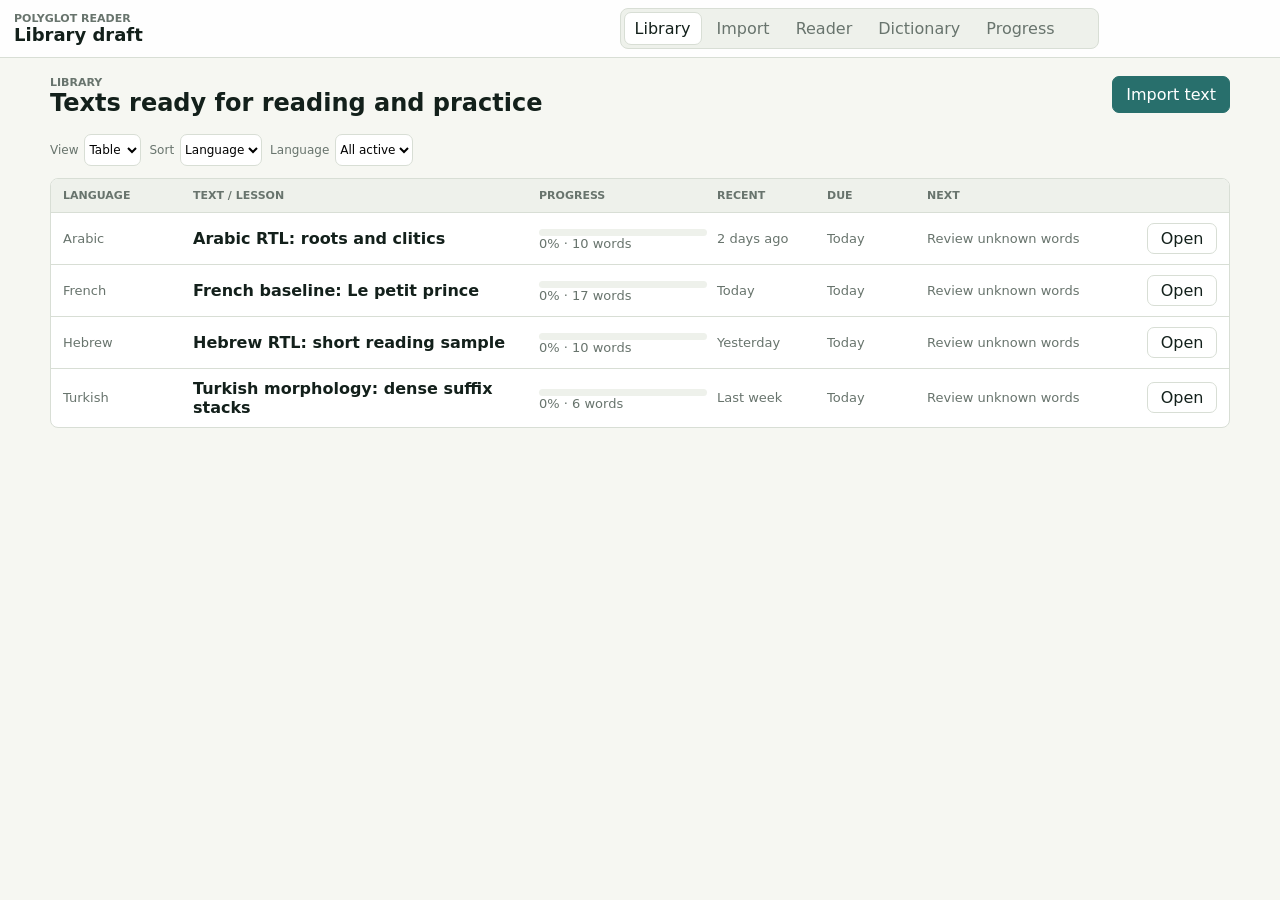
==== commit 73d84681: "Refine interactive draft workflows" ====
--- a/apps/web/index.html
+++ b/apps/web/index.html
@@ -4,7 +4,7 @@
     <meta charset="utf-8" />
     <meta name="viewport" content="width=device-width, initial-scale=1" />
     <title>Polyglot Interlinear Reader Draft</title>
-    <link rel="stylesheet" href="./styles.css" />
+    <link rel="stylesheet" href="./styles.css?v=next-draft" />
   </head>
   <body>
     <div class="app-shell">
@@ -22,15 +22,8 @@
           <button class="app-nav-button" data-view="progress" type="button">Progress</button>
         </nav>
 
-        <nav class="language-tabs" aria-label="Sample languages">
-          <button class="tab is-active" data-language="french" type="button">French</button>
-          <button class="tab" data-language="hebrew" type="button">Hebrew</button>
-          <button class="tab" data-language="arabic" type="button">Arabic</button>
-          <button class="tab" data-language="turkish" type="button">Turkish</button>
-        </nav>
-
         <label class="language-select-control">
-          <span class="sr-only">Learning language</span>
+          <span>Language</span>
           <select id="language-select" aria-label="Learning language">
             <option value="french">French</option>
             <option value="hebrew">Hebrew</option>
@@ -94,22 +87,28 @@
 
         <section class="app-view" id="import-view" aria-label="Import text">
           <div class="page-band import-layout">
+            <nav class="import-stage-tabs" aria-label="Import review stages">
+              <button class="is-active" data-import-stage="source" type="button">1 Source</button>
+              <button data-import-stage="structure" type="button">2 Structure review</button>
+              <button data-import-stage="annotations" type="button">3 Annotation review</button>
+            </nav>
             <section class="import-editor" aria-label="Draft import form">
               <div class="page-heading compact-heading">
                 <div>
                   <div class="eyebrow">Import</div>
                   <h2>Preview-confirm text intake</h2>
                 </div>
-                <button class="primary-action" id="mock-import-confirm" type="button">Confirm import</button>
+                <button class="primary-action" id="review-import" type="button">Review structure</button>
               </div>
               <div class="form-grid">
                 <label>Title <input id="import-title" type="text" value="A small market dialogue" /></label>
                 <label>Language
                   <select id="import-language">
-                    <option>Turkish</option>
-                    <option>Arabic</option>
-                    <option>Hebrew</option>
-                    <option>French</option>
+                    <option value="turkish">Turkish</option>
+                    <option value="arabic">Arabic</option>
+                    <option value="hebrew">Hebrew</option>
+                    <option value="french">French</option>
+                    <option value="new">Add a new language…</option>
                   </select>
                 </label>
                 <label>Source <input type="text" value="Personal lesson draft" /></label>
@@ -131,15 +130,54 @@
 Bugün elma ve ekmek alacağım.
 Sonra evde kahve içeceğiz.</textarea>
               </label>
+              <fieldset id="new-language-panel" class="new-language-panel" hidden>
+                <legend>New language defaults</legend>
+                <div class="form-grid">
+                  <label>Name <input id="new-language-name" type="text" placeholder="e.g. Welsh" /></label>
+                  <label>ISO code <input id="new-language-code" type="text" maxlength="12" placeholder="e.g. cy" /></label>
+                  <label>Writing direction
+                    <select id="new-language-direction">
+                      <option value="ltr">Left to right</option>
+                      <option value="rtl">Right to left</option>
+                    </select>
+                  </label>
+                  <label>Parser/tokenizer
+                    <select id="new-language-parser">
+                      <option value="generic">Generic word tokenizer</option>
+                      <option value="none">No automatic parsing</option>
+                    </select>
+                  </label>
+                  <label>Script/font preference <input id="new-language-script" type="text" placeholder="Optional" /></label>
+                  <label>Transliteration convention <input id="new-language-transliteration" type="text" placeholder="Optional" /></label>
+                </div>
+              </fieldset>
             </section>
-            <section class="import-preview" aria-label="Import preview">
+            <section class="import-preview import-review-panel" id="structure-review" aria-label="Import structure review" hidden>
               <div class="eyebrow">Preview</div>
-              <h2>Sentence candidates</h2>
+              <h2>Structure and sentence candidates</h2>
+              <p class="supporting-copy">Review the detected units. Split, merge, and reorder controls are represented here before parser integration.</p>
               <ol id="import-preview-list" class="preview-list"></ol>
               <div class="validation-list">
                 <span>Language set</span>
                 <span>3 sentence candidates</span>
                 <span>Ready for parser job</span>
+              </div>
+              <div class="import-review-actions">
+                <button type="button" data-import-stage="source">Back to source</button>
+                <button type="button" id="rerun-import-preview">Re-run detection</button>
+                <button class="primary-action" type="button" data-import-stage="annotations">Review annotations</button>
+              </div>
+            </section>
+            <section class="import-preview import-review-panel" id="annotation-review" aria-label="Import annotation review" hidden>
+              <div class="eyebrow">Editable preview</div>
+              <h2>Annotations above the resulting reader</h2>
+              <p class="supporting-copy">The review sits underneath the source form for width. A wide-screen side-by-side version can still be compared later.</p>
+              <div id="import-annotation-list" class="import-annotation-list"></div>
+              <div class="import-review-actions">
+                <button type="button" data-import-stage="structure">Back to structure</button>
+                <button type="button" disabled title="Backend persistence is not connected yet">Save draft (backend later)</button>
+                <button class="primary-action" id="mock-import-confirm" type="button">Confirm import</button>
+                <button type="button" id="open-import-reader">Open in Reader</button>
               </div>
             </section>
           </div>
@@ -225,7 +263,11 @@
               <h2 id="inspect-title">Select a word</h2>
             </div>
             <div class="inspector-header-actions">
-              <button class="small-button" id="mark-known" type="button">Known</button>
+              <div class="knowledge-stepper" aria-label="Learning stage">
+                <button id="knowledge-down" type="button" aria-label="Move learning stage down">↓</button>
+                <strong id="knowledge-stage">New</strong>
+                <button id="knowledge-up" type="button" aria-label="Move learning stage up">↑</button>
+              </div>
               <button class="icon-button" id="inspector-close" type="button" aria-label="Close inspector">x</button>
             </div>
           </div>
@@ -308,11 +350,19 @@
               <div class="page-heading compact-heading">
                 <div>
                 <div class="eyebrow">Dictionary</div>
-                  <h2>Recent words and entity knowledge</h2>
+                  <h2>Words, roots, and morphology in one language</h2>
                 </div>
-                <input class="search-input" id="dictionary-search" type="search" placeholder="Search lemmas, roots, features" aria-label="Search dictionary" />
+                <input class="search-input" id="dictionary-search" type="search" placeholder="Search words, meanings, roots, or morphemes" aria-label="Search dictionary" />
               </div>
               <div class="dictionary-controls">
+                <label>Language
+                  <select id="dictionary-language">
+                    <option value="french">French</option>
+                    <option value="hebrew">Hebrew</option>
+                    <option value="arabic">Arabic</option>
+                    <option value="turkish">Turkish</option>
+                  </select>
+                </label>
                 <label>Scope
                   <select id="dictionary-scope">
                     <option value="recent" selected>Recent words</option>
@@ -320,15 +370,23 @@
                     <option value="all">Whole dictionary</option>
                   </select>
                 </label>
-                <label>Filter
-                  <select id="dictionary-filter">
-                    <option value="all" selected>All entities</option>
-                    <option value="Lemma">Lemma</option>
-                    <option value="Root">Root</option>
-                    <option value="Grammar feature">Grammar feature</option>
-                    <option value="Morpheme">Morpheme</option>
-                  </select>
-                </label>
+                <label>Root contains
+                  <input id="dictionary-root-filter" type="search" placeholder="e.g. k-t-b" />
+                </label>
+                <label>Morpheme/type
+                  <input id="dictionary-morph-filter" type="search" placeholder="e.g. plural, -ler" />
+                </label>
+                <label>Part of speech
+                  <select id="dictionary-pos-filter">
+                    <option value="all" selected>All</option>
+                    <option value="NOUN">Noun</option>
+                    <option value="VERB">Verb</option>
+                    <option value="ADJ">Adjective</option>
+                    <option value="PRON">Pronoun</option>
+                    <option value="other">Other</option>
+                  </select>
+                </label>
+                <label class="advanced-structure-toggle"><input id="dictionary-advanced" type="checkbox" /> Expanded structural detail</label>
               </div>
               <div class="entity-list" id="entity-list"></div>
             </section>
@@ -382,6 +440,6 @@
       </footer>
     </div>
 
-    <script src="./app.js"></script>
+    <script src="./app.js?v=next-draft"></script>
   </body>
 </html>
--- a/apps/web/styles.css
+++ b/apps/web/styles.css
@@ -28,6 +28,10 @@
   box-sizing: border-box;
 }
 
+[hidden] {
+  display: none !important;
+}
+
 body {
   margin: 0;
   background: var(--bg);
@@ -94,13 +98,12 @@
   letter-spacing: 0;
 }
 
-.language-tabs {
-  display: flex;
-  gap: 4px;
-  padding: 3px;
-  background: var(--surface-2);
-  border: 1px solid var(--line);
-  border-radius: 8px;
+.language-select-control {
+  display: inline-flex;
+  align-items: center;
+  gap: 6px;
+  color: var(--muted);
+  font-size: 12px;
 }
 
 .language-select-control select {
@@ -357,8 +360,34 @@
   max-width: 1180px;
   margin: 0 auto;
   display: grid;
-  grid-template-columns: minmax(0, 1.35fr) minmax(300px, 0.65fr);
   gap: 12px;
+}
+
+.import-layout {
+  grid-template-columns: 1fr;
+}
+
+.dictionary-layout {
+  max-width: 1480px;
+  grid-template-columns: 1fr;
+}
+
+.import-stage-tabs {
+  display: flex;
+  flex-wrap: wrap;
+  gap: 6px;
+}
+
+.import-stage-tabs button {
+  min-height: 34px;
+  border-radius: 7px;
+  color: var(--muted);
+}
+
+.import-stage-tabs button.is-active {
+  border-color: var(--accent);
+  color: var(--text);
+  background: color-mix(in srgb, var(--accent) 8%, var(--surface));
 }
 
 .import-editor,
@@ -385,7 +414,8 @@
 .form-grid input,
 .form-grid select,
 .text-input-label textarea,
-.search-input {
+.search-input,
+.dictionary-controls input {
   width: 100%;
   border: 1px solid var(--line);
   border-radius: 7px;
@@ -396,7 +426,8 @@
 .form-grid input,
 .form-grid select,
 .file-field input,
-.search-input {
+.search-input,
+.dictionary-controls input {
   min-height: 36px;
   padding: 7px 9px;
 }
@@ -411,6 +442,26 @@
   line-height: 1.5;
 }
 
+.new-language-panel {
+  margin-top: 14px;
+  padding: 14px;
+  border: 1px solid var(--line);
+  border-radius: 8px;
+}
+
+.new-language-panel legend {
+  color: var(--muted);
+  font-size: 12px;
+  font-weight: 700;
+}
+
+.supporting-copy,
+.empty-state {
+  color: var(--muted);
+  font-size: 13px;
+  line-height: 1.45;
+}
+
 .import-preview h2,
 .entity-detail h2,
 .entity-detail h3 {
@@ -427,12 +478,74 @@
 
 .preview-list li {
   display: grid;
-  grid-template-columns: 28px minmax(0, 1fr);
+  grid-template-columns: 28px minmax(0, 1fr) auto;
   gap: 8px;
   padding: 9px;
   border: 1px solid var(--line);
   border-radius: 7px;
   background: var(--surface-2);
+}
+
+.candidate-actions,
+.import-review-actions {
+  display: flex;
+  flex-wrap: wrap;
+  gap: 6px;
+}
+
+.candidate-actions button {
+  min-height: 28px;
+  padding: 4px 7px;
+  font-size: 11px;
+}
+
+.import-review-actions {
+  margin-top: 16px;
+  justify-content: flex-end;
+}
+
+.import-annotation-list {
+  display: grid;
+  gap: 10px;
+}
+
+.annotation-review-row {
+  display: grid;
+  grid-template-columns: minmax(180px, 1fr) minmax(180px, 0.8fr) minmax(220px, 1fr);
+  gap: 10px;
+  padding: 12px;
+  border: 1px solid var(--line);
+  border-radius: 8px;
+  background: var(--surface-2);
+}
+
+.annotation-review-row > div,
+.annotation-review-row label {
+  display: grid;
+  gap: 5px;
+  color: var(--muted);
+  font-size: 12px;
+}
+
+.annotation-review-row input,
+.annotation-review-row textarea {
+  width: 100%;
+  padding: 8px;
+  border: 1px solid var(--line);
+  border-radius: 7px;
+  background: var(--surface);
+}
+
+.annotation-reader-preview {
+  grid-column: 1 / -1;
+  padding-top: 8px;
+  border-top: 1px solid var(--line);
+}
+
+.annotation-reader-preview p {
+  margin: 0;
+  color: var(--text);
+  font-size: 20px;
 }
 
 .validation-list,
@@ -469,6 +582,31 @@
   border: 0;
   border-radius: 0;
   text-align: left;
+}
+
+.word-dictionary-table .entity-table-head,
+.word-dictionary-table .entity-table-row {
+  grid-template-columns: minmax(120px, 0.8fr) minmax(150px, 1fr) minmax(90px, 0.6fr) minmax(170px, 1.15fr) 70px minmax(120px, 0.75fr) 55px minmax(180px, 1.2fr);
+  min-width: 1120px;
+}
+
+.word-dictionary-table.is-advanced .entity-table-head,
+.word-dictionary-table.is-advanced .entity-table-row {
+  grid-template-columns: minmax(120px, 0.8fr) minmax(150px, 1fr) minmax(90px, 0.6fr) minmax(170px, 1.15fr) 70px minmax(120px, 0.75fr) 55px minmax(180px, 1.2fr) minmax(190px, 1.3fr) minmax(130px, 0.9fr);
+  min-width: 1500px;
+}
+
+.word-dictionary-table .entity-table-row span {
+  overflow-wrap: anywhere;
+  color: var(--muted);
+  font-size: 12px;
+}
+
+.advanced-structure-toggle {
+  padding: 6px 8px;
+  border: 1px solid var(--line);
+  border-radius: 7px;
+  background: var(--surface);
 }
 
 .entity-table-head {
@@ -895,6 +1033,28 @@
   transition: padding 180ms ease;
 }
 
+.knowledge-stepper {
+  display: inline-grid;
+  grid-template-columns: 30px minmax(84px, auto) 30px;
+  align-items: center;
+  gap: 4px;
+  padding: 3px;
+  border: 1px solid var(--line);
+  border-radius: 8px;
+  background: var(--surface-2);
+}
+
+.knowledge-stepper button {
+  min-height: 28px;
+  padding: 3px;
+  border-radius: 6px;
+}
+
+.knowledge-stepper strong {
+  text-align: center;
+  font-size: 12px;
+}
+
 .workspace.inspector-collapsed .inspector {
   padding: 6px;
   align-items: center;
@@ -1204,8 +1364,7 @@
     grid-template-columns: 1fr auto auto auto;
   }
 
-  .app-nav,
-  .language-tabs {
+  .app-nav {
     grid-column: 1 / -1;
     overflow-x: auto;
   }
@@ -1219,6 +1378,10 @@
   .import-layout,
   .dictionary-layout {
     grid-template-columns: 1fr;
+  }
+
+  .annotation-review-row {
+    grid-template-columns: 1fr 1fr;
   }
 }
 
@@ -1267,6 +1430,10 @@
     grid-template-columns: 1fr;
   }
 
+  .annotation-review-row {
+    grid-template-columns: 1fr;
+  }
+
   .page-heading {
     display: grid;
   }
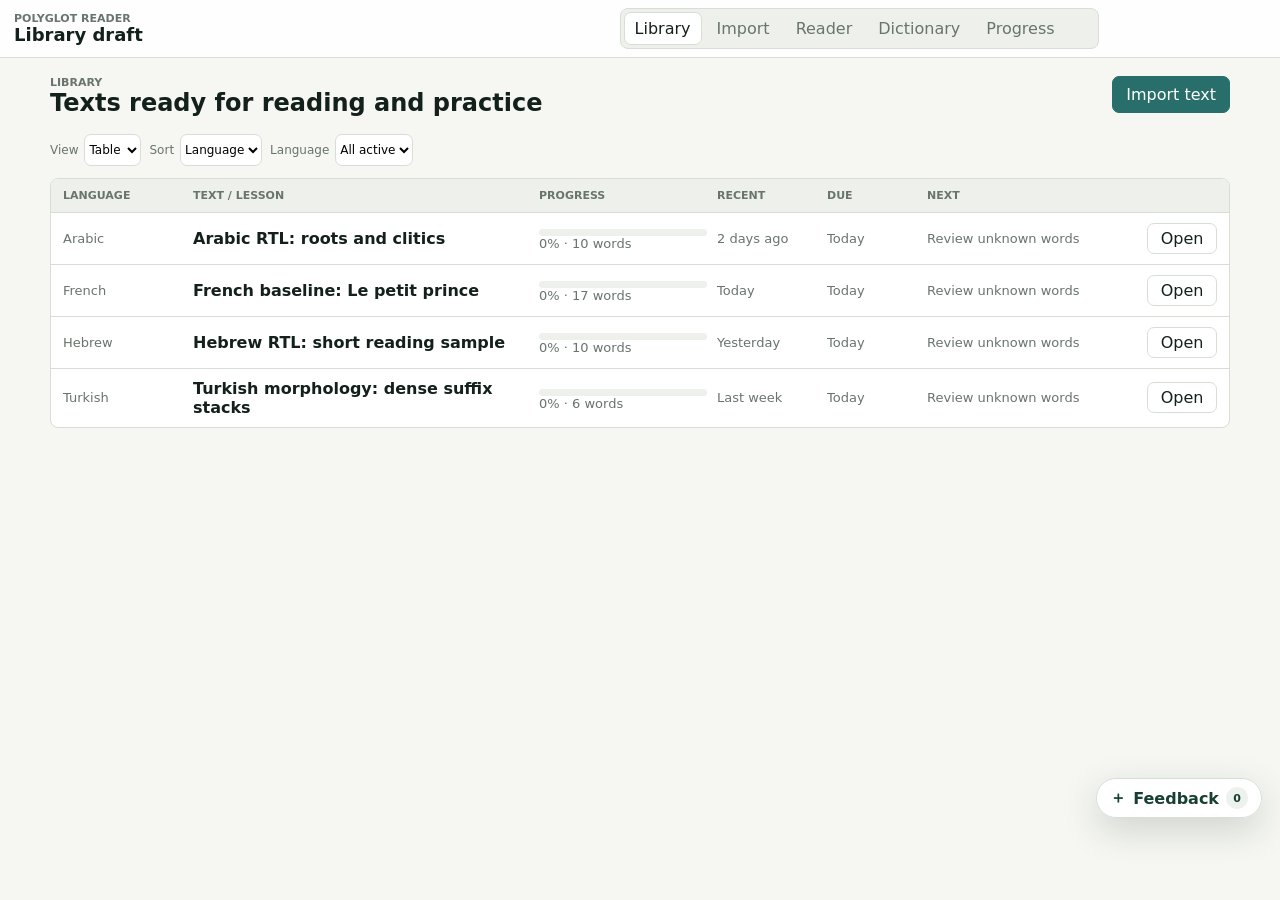
==== commit 3a3ee323: "Simplify import and feedback workflow" ====
--- a/apps/web/index.html
+++ b/apps/web/index.html
@@ -4,7 +4,7 @@
     <meta charset="utf-8" />
     <meta name="viewport" content="width=device-width, initial-scale=1" />
     <title>Polyglot Interlinear Reader Draft</title>
-    <link rel="stylesheet" href="./styles.css?v=next-draft" />
+    <link rel="stylesheet" href="./styles.css?v=simple-feedback-import-v2" />
   </head>
   <body>
     <div class="app-shell">
@@ -87,98 +87,153 @@
 
         <section class="app-view" id="import-view" aria-label="Import text">
           <div class="page-band import-layout">
-            <nav class="import-stage-tabs" aria-label="Import review stages">
-              <button class="is-active" data-import-stage="source" type="button">1 Source</button>
-              <button data-import-stage="structure" type="button">2 Structure review</button>
-              <button data-import-stage="annotations" type="button">3 Annotation review</button>
-            </nav>
-            <section class="import-editor" aria-label="Draft import form">
-              <div class="page-heading compact-heading">
-                <div>
-                  <div class="eyebrow">Import</div>
-                  <h2>Preview-confirm text intake</h2>
-                </div>
-                <button class="primary-action" id="review-import" type="button">Review structure</button>
-              </div>
-              <div class="form-grid">
-                <label>Title <input id="import-title" type="text" value="A small market dialogue" /></label>
-                <label>Language
-                  <select id="import-language">
-                    <option value="turkish">Turkish</option>
-                    <option value="arabic">Arabic</option>
-                    <option value="hebrew">Hebrew</option>
-                    <option value="french">French</option>
-                    <option value="new">Add a new language…</option>
-                  </select>
-                </label>
-                <label>Source <input type="text" value="Personal lesson draft" /></label>
-                <label>Tags <input type="text" value="dialogue, beginner, speaking" /></label>
-                <label>Original URL <input type="url" value="https://example.org/lesson/source" /></label>
-                <label>Record date <input type="date" value="2026-07-09" /></label>
-                <label class="file-field">Audio file <input type="file" accept="audio/*" /></label>
-                <label>Import purpose
-                  <select>
-                    <option>Reading + speaking practice</option>
-                    <option>Dictionary enrichment</option>
-                    <option>Teacher assignment</option>
-                    <option>External analysis</option>
-                  </select>
-                </label>
-              </div>
-              <label class="text-input-label">Original text
-                <textarea id="import-text" rows="9">Merhaba. Pazara gidiyorum.
+            <header class="import-hero">
+              <div>
+                <div class="eyebrow">Import</div>
+                <h2>Paste text</h2>
+                <p>Add a language, then open the text in Reader.</p>
+              </div>
+              <span class="import-save-state" id="import-save-state">Draft saved on this device</span>
+            </header>
+
+            <section class="import-simple-card" data-import-panel="source" id="source-review" aria-label="Source text">
+              <div class="import-stage-content import-editor">
+                <label class="import-primary-text">Paste or type source text
+                  <textarea id="import-text" rows="11" autofocus>Merhaba. Pazara gidiyorum.
 Bugün elma ve ekmek alacağım.
 Sonra evde kahve içeceğiz.</textarea>
-              </label>
-              <fieldset id="new-language-panel" class="new-language-panel" hidden>
-                <legend>New language defaults</legend>
-                <div class="form-grid">
-                  <label>Name <input id="new-language-name" type="text" placeholder="e.g. Welsh" /></label>
-                  <label>ISO code <input id="new-language-code" type="text" maxlength="12" placeholder="e.g. cy" /></label>
-                  <label>Writing direction
-                    <select id="new-language-direction">
-                      <option value="ltr">Left to right</option>
-                      <option value="rtl">Right to left</option>
+                </label>
+
+                <div class="import-language-row">
+                  <label>Language
+                    <select id="import-language">
+                      <option value="turkish">Turkish</option>
+                      <option value="arabic">Arabic</option>
+                      <option value="hebrew">Hebrew</option>
+                      <option value="french">French</option>
+                      <option value="new">Add a new language…</option>
                     </select>
                   </label>
-                  <label>Parser/tokenizer
-                    <select id="new-language-parser">
-                      <option value="generic">Generic word tokenizer</option>
-                      <option value="none">No automatic parsing</option>
-                    </select>
-                  </label>
-                  <label>Script/font preference <input id="new-language-script" type="text" placeholder="Optional" /></label>
-                  <label>Transliteration convention <input id="new-language-transliteration" type="text" placeholder="Optional" /></label>
-                </div>
-              </fieldset>
+                  <span id="import-source-summary">Turkish · 12 words</span>
+                </div>
+
+                <div class="import-entry-actions">
+                  <button class="primary-action import-open-reader" id="quick-read-import" type="button">Open in Reader</button>
+                  <span>Reader opens immediately. You can revise the import later.</span>
+                </div>
+
+                <details class="import-more-options">
+                  <summary>More import options</summary>
+                  <div class="import-more-options-body">
+                    <div class="form-grid">
+                      <label>Title <input id="import-title" type="text" value="A small market dialogue" /></label>
+                      <label>Source <input id="import-source" type="text" value="Personal lesson draft" /></label>
+                      <label>Original URL <input id="import-url" type="url" value="https://example.org/lesson/source" /></label>
+                      <label>Record date <input id="import-date" type="date" value="2026-07-09" /></label>
+                      <label>Tags <input id="import-tags" type="text" value="dialogue, beginner, speaking" /></label>
+                      <label class="file-field">Audio file <input id="import-audio" type="file" accept="audio/*" /></label>
+                      <label>Import purpose
+                        <select id="import-purpose">
+                          <option>Reading + speaking practice</option>
+                          <option>Dictionary enrichment</option>
+                          <option>Teacher assignment</option>
+                          <option>External analysis</option>
+                        </select>
+                      </label>
+                    </div>
+                    <button id="review-import" type="button">Review parsing before reading</button>
+                    <p class="supporting-copy">Future shared pages, captions and library texts can add their source details automatically.</p>
+                  </div>
+                </details>
+
+                <fieldset id="new-language-panel" class="new-language-panel" hidden>
+                  <legend>New language defaults</legend>
+                  <div class="form-grid">
+                    <label>Name <input id="new-language-name" type="text" placeholder="e.g. Welsh" /></label>
+                    <label>ISO code <input id="new-language-code" type="text" maxlength="12" placeholder="e.g. cy" /></label>
+                    <label>Writing direction
+                      <select id="new-language-direction">
+                        <option value="ltr">Left to right</option>
+                        <option value="rtl">Right to left</option>
+                      </select>
+                    </label>
+                    <label>Parser/tokenizer
+                      <select id="new-language-parser">
+                        <option value="generic">Generic word tokenizer</option>
+                        <option value="none">No automatic parsing</option>
+                      </select>
+                    </label>
+                    <label>Script/font preference <input id="new-language-script" type="text" placeholder="Optional" /></label>
+                    <label>Transliteration convention <input id="new-language-transliteration" type="text" placeholder="Optional" /></label>
+                  </div>
+                </fieldset>
+              </div>
             </section>
-            <section class="import-preview import-review-panel" id="structure-review" aria-label="Import structure review" hidden>
-              <div class="eyebrow">Preview</div>
-              <h2>Structure and sentence candidates</h2>
-              <p class="supporting-copy">Review the detected units. Split, merge, and reorder controls are represented here before parser integration.</p>
-              <ol id="import-preview-list" class="preview-list"></ol>
-              <div class="validation-list">
-                <span>Language set</span>
-                <span>3 sentence candidates</span>
-                <span>Ready for parser job</span>
-              </div>
-              <div class="import-review-actions">
-                <button type="button" data-import-stage="source">Back to source</button>
-                <button type="button" id="rerun-import-preview">Re-run detection</button>
-                <button class="primary-action" type="button" data-import-stage="annotations">Review annotations</button>
-              </div>
-            </section>
-            <section class="import-preview import-review-panel" id="annotation-review" aria-label="Import annotation review" hidden>
-              <div class="eyebrow">Editable preview</div>
-              <h2>Annotations above the resulting reader</h2>
-              <p class="supporting-copy">The review sits underneath the source form for width. A wide-screen side-by-side version can still be compared later.</p>
-              <div id="import-annotation-list" class="import-annotation-list"></div>
-              <div class="import-review-actions">
-                <button type="button" data-import-stage="structure">Back to structure</button>
-                <button type="button" disabled title="Backend persistence is not connected yet">Save draft (backend later)</button>
-                <button class="primary-action" id="mock-import-confirm" type="button">Confirm import</button>
-                <button type="button" id="open-import-reader">Open in Reader</button>
-              </div>
+
+            <section class="import-review-flow" id="import-review-flow" aria-label="Advanced import review" hidden>
+              <header class="import-review-flow-header">
+                <button type="button" data-import-stage="source">← Back to text</button>
+                <div><span>Optional review</span><strong>Check parsing before Reader</strong></div>
+              </header>
+
+              <article class="import-review-panel" data-import-panel="structure" id="structure-review" hidden>
+                <section class="import-stage-content import-preview" aria-label="Import structure review">
+                <div class="import-section-intro">
+                  <div>
+                    <div class="eyebrow">Structure</div>
+                    <h2>Check sentence breaks</h2>
+                    <p class="supporting-copy"><span id="import-structure-summary">Detected sentence candidates</span>. Continue if these divisions look right.</p>
+                  </div>
+                  <button type="button" id="rerun-import-preview">Re-run detection</button>
+                </div>
+                <ol id="import-preview-list" class="preview-list"></ol>
+                <div class="validation-list">
+                  <span>Language set</span>
+                  <span>3 sentence candidates</span>
+                  <span>Ready for parser job</span>
+                </div>
+                <div class="import-review-actions">
+                  <button type="button" data-import-stage="source">Edit source</button>
+                  <button class="primary-action" type="button" data-import-stage="annotations">Accept structure and continue</button>
+                </div>
+                </section>
+              </article>
+
+              <article class="import-review-panel" data-import-panel="annotations" id="annotation-review" hidden>
+                <section class="import-stage-content import-preview" aria-label="Import annotation review">
+                <div class="import-section-intro">
+                  <div>
+                    <div class="eyebrow">Annotations</div>
+                    <h2>Review optional linguistic notes</h2>
+                    <p class="supporting-copy"><span id="import-annotation-summary">Draft rows</span>. Leave fields blank and continue if you prefer.</p>
+                  </div>
+                  <button type="button" disabled title="Parser service is not connected yet">Re-run selected</button>
+                </div>
+                <div id="import-annotation-list" class="import-annotation-list"></div>
+                <div class="import-review-actions">
+                  <button type="button" data-import-stage="structure">Edit structure</button>
+                  <button type="button" disabled title="Local autosave is represented in this draft">Save draft</button>
+                  <button class="primary-action" type="button" data-import-stage="reader">Accept annotations and continue</button>
+                </div>
+                </section>
+              </article>
+
+              <article class="import-review-panel" data-import-panel="reader" id="reader-review" hidden>
+                <section class="import-stage-content import-reader-ready" aria-label="Imported text ready for Reader">
+                <div class="import-ready-icon" aria-hidden="true">✓</div>
+                <div>
+                  <div class="eyebrow">Ready to read</div>
+                  <h2 id="import-ready-title">A small market dialogue</h2>
+                  <p id="import-ready-description">Turkish · 3 sentences · annotation draft available</p>
+                  <p class="supporting-copy">Reader will retain links back to Source, Structure and Annotations so this document can be corrected later.</p>
+                </div>
+                <div class="import-ready-actions">
+                  <button class="primary-action" id="open-import-reader" type="button">Open Reader</button>
+                  <button id="mock-import-confirm" type="button">Save to library</button>
+                </div>
+                <span id="import-reader-summary" hidden>Ready</span>
+                </section>
+              </article>
             </section>
           </div>
         </section>
@@ -192,6 +247,16 @@
               <span id="sentence-count">3 sentences</span>
               <span id="direction-label">LTR</span>
             </div>
+
+            <details class="reader-document-menu">
+              <summary>Document</summary>
+              <div>
+                <button type="button" data-edit-import-stage="source">Edit source/details</button>
+                <button type="button" data-edit-import-stage="structure">Review structure</button>
+                <button type="button" data-edit-import-stage="annotations">Edit annotations</button>
+                <button type="button" data-edit-import-stage="source">View provenance</button>
+              </div>
+            </details>
 
             <label class="preset-control">
               View
@@ -203,7 +268,6 @@
                 <option value="minimal">Minimal</option>
               </select>
             </label>
-
             <label class="preset-control">
               Cloze
               <select id="cloze-mode" title="Hide reader fields for active recall">
@@ -440,6 +504,80 @@
       </footer>
     </div>
 
-    <script src="./app.js?v=next-draft"></script>
+    <section class="feedback-tools" data-feedback-ui aria-label="Design feedback">
+      <button class="feedback-launcher" id="feedback-review-toggle" type="button" aria-expanded="false" aria-controls="feedback-panel">
+        <span aria-hidden="true">＋</span>
+        <span>Feedback</span>
+        <span class="feedback-launcher-count" id="feedback-count">0</span>
+      </button>
+    </section>
+
+    <div class="feedback-pin-layer" id="feedback-pin-layer" data-feedback-ui aria-hidden="true"></div>
+
+    <aside class="feedback-panel" id="feedback-panel" data-feedback-ui aria-label="Draft design feedback" hidden>
+      <header class="feedback-panel-header">
+        <div>
+          <div class="eyebrow">Design feedback</div>
+          <h2>Your notes</h2>
+        </div>
+        <button class="feedback-icon-button" id="feedback-panel-close" type="button" aria-label="Close feedback panel">×</button>
+      </header>
+      <div class="feedback-start">
+        <p>Tap <strong>Add feedback</strong>, then tap the part of the draft you want to comment on.</p>
+        <button class="primary-action" id="feedback-toggle" type="button" aria-pressed="false">
+          <span aria-hidden="true">＋</span>
+          <span>Add feedback</span>
+        </button>
+      </div>
+      <div class="feedback-summary" aria-live="polite">
+        <strong><span id="feedback-local-count">0</span> notes</strong>
+        <span><span id="feedback-submitted-count">0</span> linked to GitHub</span>
+      </div>
+      <button class="primary-action feedback-send" id="feedback-send-github" type="button">Send unsent notes to GitHub</button>
+      <div class="feedback-list" id="feedback-list"></div>
+      <div class="feedback-panel-actions">
+        <details class="feedback-advanced">
+          <summary>Advanced</summary>
+          <div>
+            <button id="feedback-copy" type="button">Copy all notes</button>
+            <button id="feedback-export" type="button">Export all notes</button>
+            <button class="feedback-clear" id="feedback-clear" type="button">Delete local notes</button>
+          </div>
+        </details>
+      </div>
+      <p class="feedback-status" id="feedback-status" role="status" aria-live="polite"></p>
+    </aside>
+
+    <dialog class="feedback-dialog" id="feedback-dialog" data-feedback-ui aria-labelledby="feedback-dialog-title">
+      <form method="dialog" id="feedback-form">
+        <div class="eyebrow">Add feedback</div>
+        <h2 id="feedback-dialog-title">Your note</h2>
+        <p class="feedback-target-summary" id="feedback-target-summary"></p>
+        <label for="feedback-comment">What should change?</label>
+        <textarea id="feedback-comment" rows="5" required placeholder="Describe the change you want…"></textarea>
+        <p class="feedback-save-explanation">Save keeps this note on this device. It does not send it to GitHub.</p>
+        <div class="feedback-dialog-actions">
+          <button value="cancel" id="feedback-cancel" type="button">Cancel</button>
+          <button class="primary-action" id="feedback-save" type="submit">Save note</button>
+        </div>
+      </form>
+    </dialog>
+
+    <dialog class="feedback-dialog feedback-github-dialog" id="feedback-github-dialog" data-feedback-ui aria-labelledby="feedback-github-title">
+      <section>
+        <div class="feedback-dialog-heading">
+          <div>
+            <div class="eyebrow">GitHub</div>
+            <h2 id="feedback-github-title">Send unsent notes</h2>
+          </div>
+          <button class="feedback-icon-button" id="feedback-github-close" type="button" aria-label="Close GitHub preparation">×</button>
+        </div>
+        <p class="feedback-panel-copy" id="feedback-github-summary"></p>
+        <div class="feedback-github-batches" id="feedback-github-batches"></div>
+        <p class="feedback-panel-copy"><strong>Important:</strong> opening GitHub does not submit an issue. Submit it on GitHub, then paste its issue URL here so the note can show its GitHub number.</p>
+      </section>
+    </dialog>
+
+    <script src="./app.js?v=simple-feedback-import-v2"></script>
   </body>
 </html>
--- a/apps/web/styles.css
+++ b/apps/web/styles.css
@@ -548,6 +548,442 @@
   font-size: 20px;
 }
 
+/* Paste-first staged import draft */
+
+.import-hero {
+  display: flex;
+  align-items: flex-start;
+  justify-content: space-between;
+  gap: 18px;
+  padding: 6px 2px;
+}
+
+.import-hero h2 {
+  margin: 3px 0 5px;
+  font-size: clamp(24px, 4vw, 36px);
+  line-height: 1.05;
+}
+
+.import-hero p {
+  margin: 0;
+  color: var(--muted);
+}
+
+.import-save-state {
+  flex: 0 0 auto;
+  padding: 6px 9px;
+  border-radius: 999px;
+  background: #e5f3eb;
+  color: #216544;
+  font-size: 12px;
+  font-weight: 700;
+}
+
+.import-acquisition {
+  display: flex;
+  gap: 7px;
+  overflow-x: auto;
+  padding: 4px 0;
+}
+
+.import-acquisition button {
+  min-height: 38px;
+  flex: 0 0 auto;
+  border-radius: 8px;
+  white-space: nowrap;
+}
+
+.import-acquisition button.is-active {
+  border-color: var(--accent);
+  background: color-mix(in srgb, var(--accent) 8%, var(--surface));
+}
+
+.import-acquisition small {
+  margin-left: 4px;
+  color: var(--muted);
+  font-size: 9px;
+  text-transform: uppercase;
+}
+
+.import-stage-tabs {
+  display: grid;
+  grid-template-columns: repeat(4, minmax(0, 1fr));
+}
+
+.import-stage-tabs button {
+  display: inline-flex;
+  align-items: center;
+  justify-content: center;
+  gap: 7px;
+}
+
+.import-stage-tabs button strong {
+  display: inline-grid;
+  width: 23px;
+  height: 23px;
+  place-items: center;
+  border-radius: 999px;
+  background: var(--surface-2);
+  font-size: 11px;
+}
+
+.import-stage-tabs button.is-active strong {
+  background: var(--accent);
+  color: #fff;
+}
+
+.import-stage-card {
+  overflow: hidden;
+  border: 1px solid var(--line);
+  border-radius: 10px;
+  background: var(--surface);
+}
+
+.import-stage-card.is-active {
+  border-color: color-mix(in srgb, var(--accent) 55%, var(--line));
+  box-shadow: 0 8px 24px rgba(25, 49, 38, 0.08);
+}
+
+.import-stage-heading {
+  width: 100%;
+  min-height: 56px;
+  display: flex;
+  align-items: center;
+  justify-content: space-between;
+  gap: 12px;
+  padding: 10px 14px;
+  border: 0;
+  border-radius: 0;
+  background: var(--surface-2);
+  color: var(--text);
+  text-align: left;
+}
+
+.import-stage-card.is-active .import-stage-heading {
+  background: color-mix(in srgb, var(--accent) 7%, var(--surface));
+}
+
+.import-stage-heading > span:first-child {
+  display: grid;
+  gap: 3px;
+}
+
+.import-stage-heading small {
+  color: var(--muted);
+  font-size: 11px;
+  font-weight: 500;
+}
+
+.import-stage-heading > span:last-child {
+  font-size: 18px;
+  transition: transform 150ms ease;
+}
+
+.import-stage-card.is-active .import-stage-heading > span:last-child {
+  transform: rotate(180deg);
+}
+
+.import-stage-content.import-editor,
+.import-stage-content.import-preview {
+  border: 0;
+  border-radius: 0;
+  padding: 16px;
+}
+
+.import-primary-text {
+  display: grid;
+  gap: 7px;
+  color: var(--text);
+  font-size: 13px;
+  font-weight: 700;
+}
+
+.import-primary-text textarea {
+  width: 100%;
+  min-height: 230px;
+  box-sizing: border-box;
+  padding: 14px;
+  border: 2px solid color-mix(in srgb, var(--accent) 40%, var(--line));
+  border-radius: 9px;
+  background: #fff;
+  color: var(--text);
+  font: inherit;
+  font-size: 17px;
+  line-height: 1.55;
+  resize: vertical;
+}
+
+.import-language-row {
+  display: flex;
+  align-items: end;
+  gap: 12px;
+  margin-top: 12px;
+}
+
+.import-language-row label {
+  display: grid;
+  gap: 5px;
+  color: var(--muted);
+  font-size: 12px;
+}
+
+.import-language-row select {
+  min-width: 180px;
+  min-height: 38px;
+  border: 1px solid var(--line);
+  border-radius: 7px;
+  background: #fff;
+}
+
+.import-language-row > span {
+  padding-bottom: 9px;
+  color: var(--muted);
+  font-size: 12px;
+}
+
+.import-entry-actions {
+  display: flex;
+  flex-wrap: wrap;
+  align-items: center;
+  gap: 8px;
+  margin-top: 14px;
+}
+
+.import-entry-actions button {
+  min-height: 42px;
+}
+
+.import-entry-actions span {
+  color: var(--muted);
+  font-size: 12px;
+}
+
+/* Simple default import; review remains available on demand. */
+
+.import-layout {
+  max-width: 880px;
+  gap: 18px;
+}
+
+.import-simple-card,
+.import-review-flow {
+  overflow: hidden;
+  border: 1px solid var(--line);
+  border-radius: 14px;
+  background: var(--surface);
+  box-shadow: 0 10px 30px rgba(25, 49, 38, 0.07);
+}
+
+.import-simple-card .import-stage-content.import-editor {
+  padding: clamp(16px, 3vw, 26px);
+}
+
+.import-open-reader {
+  min-width: 190px;
+  padding-inline: 22px;
+  font-size: 15px;
+}
+
+.import-more-options {
+  margin-top: 20px;
+  border-top: 1px solid var(--line);
+}
+
+.import-more-options > summary {
+  padding: 16px 2px 4px;
+  color: var(--accent);
+  font-size: 13px;
+  font-weight: 750;
+  cursor: pointer;
+}
+
+.import-more-options-body {
+  display: grid;
+  gap: 14px;
+  padding-top: 14px;
+}
+
+.import-more-options-body > button {
+  width: fit-content;
+}
+
+.import-review-flow-header {
+  display: flex;
+  align-items: center;
+  gap: 14px;
+  padding: 14px 16px;
+  border-bottom: 1px solid var(--line);
+  background: var(--surface-2);
+}
+
+.import-review-flow-header div {
+  display: grid;
+  gap: 2px;
+}
+
+.import-review-flow-header span {
+  color: var(--muted);
+  font-size: 11px;
+  text-transform: uppercase;
+  letter-spacing: 0.08em;
+}
+
+.import-review-panel .import-stage-content {
+  padding: clamp(16px, 3vw, 26px);
+}
+
+.import-review-panel[hidden],
+.import-review-flow[hidden],
+.import-simple-card[hidden] {
+  display: none;
+}
+
+.import-metadata {
+  margin-top: 16px;
+  border-top: 1px solid var(--line);
+  padding-top: 12px;
+}
+
+.import-metadata summary {
+  width: fit-content;
+  cursor: pointer;
+  color: var(--text);
+  font-weight: 700;
+}
+
+.import-metadata summary span {
+  margin-left: 6px;
+  color: var(--muted);
+  font-size: 10px;
+  text-transform: uppercase;
+}
+
+.import-metadata .form-grid {
+  margin-top: 13px;
+}
+
+.import-section-intro {
+  display: flex;
+  align-items: flex-start;
+  justify-content: space-between;
+  gap: 14px;
+}
+
+.import-section-intro h2 {
+  margin: 0 0 4px;
+}
+
+.import-section-intro p {
+  margin: 0 0 14px;
+}
+
+.annotation-review-row {
+  display: grid;
+  grid-template-columns: 1fr;
+}
+
+.annotation-source-line {
+  padding-bottom: 10px;
+  border-bottom: 1px solid var(--line);
+}
+
+.annotation-source-line strong {
+  color: var(--text);
+  font-size: 19px;
+  line-height: 1.4;
+}
+
+.annotation-field-grid {
+  display: grid;
+  grid-template-columns: repeat(2, minmax(0, 1fr));
+  gap: 9px;
+}
+
+.annotation-field-grid label:last-child {
+  grid-column: 1 / -1;
+}
+
+.annotation-status {
+  width: fit-content;
+  padding: 3px 7px;
+  border-radius: 999px;
+  background: #fff4df;
+  color: #8a5a16;
+  font-size: 10px;
+  font-weight: 700;
+}
+
+.import-reader-ready {
+  display: grid;
+  grid-template-columns: auto minmax(0, 1fr) auto;
+  align-items: center;
+  gap: 16px;
+  padding: 20px;
+}
+
+.import-reader-ready[hidden] {
+  display: none;
+}
+
+.import-ready-icon {
+  display: grid;
+  width: 46px;
+  height: 46px;
+  place-items: center;
+  border-radius: 999px;
+  background: #dff3e8;
+  color: #17603e;
+  font-size: 22px;
+  font-weight: 800;
+}
+
+.import-reader-ready h2,
+.import-reader-ready p {
+  margin: 3px 0;
+}
+
+.import-ready-actions {
+  display: flex;
+  flex-wrap: wrap;
+  justify-content: flex-end;
+  gap: 8px;
+}
+
+.reader-toolbar {
+  grid-template-columns: auto auto auto auto minmax(280px, 1fr);
+}
+
+.reader-document-menu {
+  position: relative;
+}
+
+.reader-document-menu summary {
+  cursor: pointer;
+  color: var(--muted);
+  font-size: 12px;
+  font-weight: 700;
+}
+
+.reader-document-menu > div {
+  position: absolute;
+  z-index: 20;
+  top: calc(100% + 8px);
+  left: 0;
+  display: grid;
+  width: 190px;
+  gap: 5px;
+  padding: 8px;
+  border: 1px solid var(--line);
+  border-radius: 8px;
+  background: var(--surface);
+  box-shadow: 0 12px 30px rgba(25, 49, 38, 0.16);
+}
+
+.reader-document-menu button {
+  width: 100%;
+  text-align: left;
+}
+
 .validation-list,
 .tag-row {
   display: flex;
@@ -1359,6 +1795,459 @@
   position: absolute;
 }
 
+/* Design feedback mode */
+
+.feedback-tools {
+  position: fixed;
+  right: 18px;
+  bottom: 82px;
+  z-index: 120;
+  display: block;
+}
+
+.app-shell[data-view="import"] ~ .feedback-tools {
+  right: 18px;
+  left: auto;
+}
+
+.feedback-launcher,
+.feedback-toggle {
+  min-height: 40px;
+  border: 0;
+  border-radius: 999px;
+  padding: 0 13px;
+  font-weight: 700;
+  cursor: pointer;
+}
+
+.feedback-launcher {
+  display: inline-flex;
+  align-items: center;
+  gap: 7px;
+  border: 1px solid #d7ded9;
+  background: rgba(255, 255, 255, 0.97);
+  color: #173f32;
+  box-shadow: 0 12px 36px rgba(20, 37, 29, 0.17);
+  backdrop-filter: blur(12px);
+}
+
+.feedback-launcher.is-selecting {
+  border-color: #c2410c;
+  background: #c2410c;
+  color: #fff;
+}
+
+.feedback-launcher-count {
+  display: inline-grid;
+  min-width: 22px;
+  min-height: 22px;
+  place-items: center;
+  border-radius: 999px;
+  background: #edf2ef;
+  color: #173f32;
+  font-size: 11px;
+}
+
+.feedback-toggle {
+  display: inline-flex;
+  align-items: center;
+  gap: 7px;
+  background: #173f32;
+  color: #fff;
+}
+
+.feedback-toggle[aria-pressed="true"] {
+  background: #c2410c;
+}
+
+.feedback-toggle[aria-pressed="true"] span:first-child {
+  transform: rotate(45deg);
+}
+
+body.feedback-mode-active {
+  cursor: crosshair;
+}
+
+body.feedback-mode-active .feedback-hover-target {
+  outline: 3px solid #f97316 !important;
+  outline-offset: 3px;
+}
+
+.feedback-pin-layer {
+  position: fixed;
+  inset: 0;
+  z-index: 110;
+  pointer-events: none;
+}
+
+.feedback-pin {
+  position: fixed;
+  display: grid;
+  width: 27px;
+  height: 27px;
+  place-items: center;
+  transform: translate(-50%, -50%);
+  border: 2px solid #fff;
+  border-radius: 999px;
+  background: #c2410c;
+  color: #fff;
+  box-shadow: 0 3px 9px rgba(76, 29, 8, 0.35);
+  font-size: 12px;
+  font-weight: 800;
+  pointer-events: auto;
+  cursor: pointer;
+}
+
+.feedback-panel {
+  position: fixed;
+  top: 12px;
+  right: 12px;
+  bottom: 12px;
+  z-index: 140;
+  width: min(420px, calc(100vw - 24px));
+  overflow: auto;
+  padding: 20px;
+  border: 1px solid #d7ded9;
+  border-radius: 18px;
+  background: #fff;
+  box-shadow: 0 18px 60px rgba(20, 37, 29, 0.24);
+}
+
+.feedback-panel[hidden] {
+  display: none;
+}
+
+.feedback-panel-header {
+  display: flex;
+  align-items: flex-start;
+  justify-content: space-between;
+  gap: 16px;
+}
+
+.feedback-panel-header h2,
+.feedback-dialog h2 {
+  margin: 3px 0 0;
+}
+
+.feedback-icon-button {
+  width: 40px;
+  height: 40px;
+  border: 0;
+  border-radius: 9px;
+  background: #edf2ef;
+  font-size: 24px;
+  cursor: pointer;
+}
+
+.feedback-panel-copy,
+.feedback-target-summary,
+.feedback-empty,
+.feedback-status,
+.feedback-save-explanation {
+  color: #5c6d65;
+  line-height: 1.45;
+}
+
+.feedback-start {
+  display: grid;
+  gap: 10px;
+  margin-top: 16px;
+  padding: 14px;
+  border-radius: 12px;
+  background: #f1f6f3;
+}
+
+.feedback-start p,
+.feedback-save-explanation {
+  margin: 0;
+  font-size: 13px;
+}
+
+.feedback-start .feedback-toggle {
+  width: fit-content;
+}
+
+.feedback-summary {
+  display: flex;
+  flex-wrap: wrap;
+  gap: 8px;
+  margin: 14px 0 10px;
+}
+
+.feedback-summary > * {
+  padding: 6px 9px;
+  border-radius: 999px;
+  background: #edf2ef;
+  color: #43564d;
+  font-size: 12px;
+}
+
+.feedback-summary strong {
+  background: #dff2e8;
+  color: #173f32;
+}
+
+.feedback-selection-actions {
+  display: flex;
+  gap: 8px;
+}
+
+.feedback-selection-actions button {
+  min-height: 34px;
+  padding: 0 10px;
+  border: 1px solid #cad5cf;
+  border-radius: 8px;
+  background: #fff;
+  color: #344a40;
+  cursor: pointer;
+}
+
+.feedback-list {
+  display: grid;
+  gap: 10px;
+  margin: 18px 0;
+}
+
+.feedback-item {
+  padding: 13px;
+  border: 1px solid #dce3df;
+  border-radius: 12px;
+  background: #f8faf9;
+}
+
+.feedback-item.is-submitted {
+  border-color: #a7d8bd;
+  background: #f1faf5;
+}
+
+.feedback-item-header {
+  display: flex;
+  align-items: flex-start;
+  justify-content: space-between;
+  gap: 10px;
+}
+
+.feedback-item-title {
+  display: flex;
+  align-items: flex-start;
+  gap: 9px;
+}
+
+.feedback-item-select {
+  width: 18px;
+  height: 18px;
+  margin: 1px 0 0;
+  accent-color: #173f32;
+}
+
+.feedback-state-badge {
+  display: inline-block;
+  margin-top: 6px;
+  padding: 3px 7px;
+  border-radius: 999px;
+  background: #fff0e8;
+  color: #9a3412;
+  font-size: 11px;
+  font-weight: 700;
+}
+
+.feedback-state-badge.is-submitted {
+  background: #dff2e8;
+  color: #17603e;
+}
+
+.feedback-issue-link {
+  color: #17603e;
+  font-weight: 700;
+}
+
+.feedback-item strong {
+  color: #173f32;
+}
+
+.feedback-item p {
+  margin: 8px 0 0;
+  line-height: 1.4;
+}
+
+.feedback-item-meta {
+  margin-top: 6px;
+  color: #718078;
+  font-size: 12px;
+}
+
+.feedback-delete {
+  flex: 0 0 auto;
+  border: 0;
+  background: transparent;
+  color: #9a3412;
+  cursor: pointer;
+}
+
+.feedback-panel-actions {
+  display: grid;
+  gap: 8px;
+}
+
+.feedback-panel-actions > .primary-action {
+  width: 100%;
+}
+
+.feedback-send {
+  width: 100%;
+  min-height: 44px;
+}
+
+.feedback-advanced {
+  border-top: 1px solid #e3e8e5;
+  padding-top: 8px;
+}
+
+.feedback-advanced summary {
+  color: #5c6d65;
+  font-size: 13px;
+  cursor: pointer;
+}
+
+.feedback-advanced > div {
+  display: flex;
+  flex-wrap: wrap;
+  gap: 8px;
+  padding-top: 10px;
+}
+
+.feedback-panel-actions button:disabled,
+.feedback-github-batch button:disabled {
+  cursor: not-allowed;
+  opacity: 0.5;
+}
+
+.feedback-status[data-tone="success"] {
+  color: #17603e;
+}
+
+.feedback-status[data-tone="warning"] {
+  color: #9a3412;
+}
+
+.feedback-panel-actions button,
+.feedback-dialog-actions button {
+  min-height: 42px;
+}
+
+.feedback-clear {
+  color: #9a3412;
+}
+
+.feedback-dialog {
+  width: min(520px, calc(100vw - 28px));
+  padding: 0;
+  border: 0;
+  border-radius: 18px;
+  box-shadow: 0 24px 80px rgba(20, 37, 29, 0.32);
+}
+
+.feedback-dialog::backdrop {
+  background: rgba(16, 29, 23, 0.52);
+  backdrop-filter: blur(2px);
+}
+
+.feedback-dialog form {
+  display: grid;
+  gap: 12px;
+  padding: 22px;
+}
+
+.feedback-github-dialog {
+  width: min(720px, calc(100vw - 28px));
+  max-height: min(820px, calc(100vh - 28px));
+}
+
+.feedback-github-dialog > section {
+  padding: 22px;
+}
+
+.feedback-dialog-heading {
+  display: flex;
+  align-items: flex-start;
+  justify-content: space-between;
+  gap: 16px;
+}
+
+.feedback-github-batches {
+  display: grid;
+  gap: 12px;
+  margin: 18px 0;
+}
+
+.feedback-github-batch {
+  padding: 14px;
+  border: 1px solid #d4ded8;
+  border-radius: 12px;
+  background: #f8faf9;
+}
+
+.feedback-github-batch.is-submitted {
+  border-color: #93c9aa;
+  background: #f1faf5;
+}
+
+.feedback-github-batch h3 {
+  margin: 0;
+  color: #173f32;
+  font-size: 16px;
+}
+
+.feedback-github-batch p {
+  margin: 6px 0 10px;
+  color: #5c6d65;
+}
+
+.feedback-github-actions {
+  display: flex;
+  flex-wrap: wrap;
+  gap: 8px;
+}
+
+.feedback-github-actions button {
+  min-height: 40px;
+}
+
+.feedback-github-confirm {
+  display: grid;
+  grid-template-columns: minmax(0, 1fr) auto;
+  gap: 8px;
+  margin-top: 10px;
+}
+
+.feedback-github-confirm input {
+  min-width: 0;
+  border: 1px solid #aebbb4;
+  border-radius: 9px;
+  padding: 9px 10px;
+  font: inherit;
+}
+
+.feedback-dialog label {
+  font-weight: 700;
+}
+
+.feedback-dialog textarea {
+  box-sizing: border-box;
+  width: 100%;
+  resize: vertical;
+  border: 1px solid #aebbb4;
+  border-radius: 10px;
+  padding: 11px;
+  font: inherit;
+}
+
+.feedback-dialog-actions {
+  display: flex;
+  justify-content: flex-end;
+  gap: 8px;
+}
+
 @media (max-width: 960px) {
   .topbar {
     grid-template-columns: 1fr auto auto auto;
@@ -1386,6 +2275,81 @@
 }
 
 @media (max-width: 720px) {
+  .feedback-tools {
+    right: 10px;
+    bottom: 10px;
+    left: auto;
+  }
+
+  .app-shell[data-view="import"] ~ .feedback-tools {
+    right: 10px;
+    left: auto;
+  }
+
+  .feedback-panel {
+    inset: 0;
+    width: auto;
+    border-radius: 0;
+  }
+
+  .feedback-github-dialog {
+    width: calc(100vw - 16px);
+    max-height: calc(100vh - 16px);
+  }
+
+  .feedback-github-confirm {
+    grid-template-columns: 1fr;
+  }
+
+  .import-hero,
+  .import-language-row,
+  .import-section-intro {
+    display: grid;
+  }
+
+  .import-save-state {
+    width: fit-content;
+  }
+
+  .import-language-row > span {
+    padding-bottom: 0;
+  }
+
+  .import-entry-actions {
+    display: grid;
+    grid-template-columns: 1fr;
+  }
+
+  .import-entry-actions span {
+    grid-column: auto;
+  }
+
+  .import-open-reader,
+  .import-more-options-body > button {
+    width: 100%;
+  }
+
+  .import-review-flow-header {
+    align-items: flex-start;
+  }
+
+  .annotation-field-grid,
+  .import-reader-ready {
+    grid-template-columns: 1fr;
+  }
+
+  .annotation-field-grid label:last-child {
+    grid-column: auto;
+  }
+
+  .import-ready-actions {
+    justify-content: stretch;
+  }
+
+  .import-ready-actions button {
+    flex: 1;
+  }
+
   .reader-toolbar,
   .audio-bar {
     align-items: stretch;
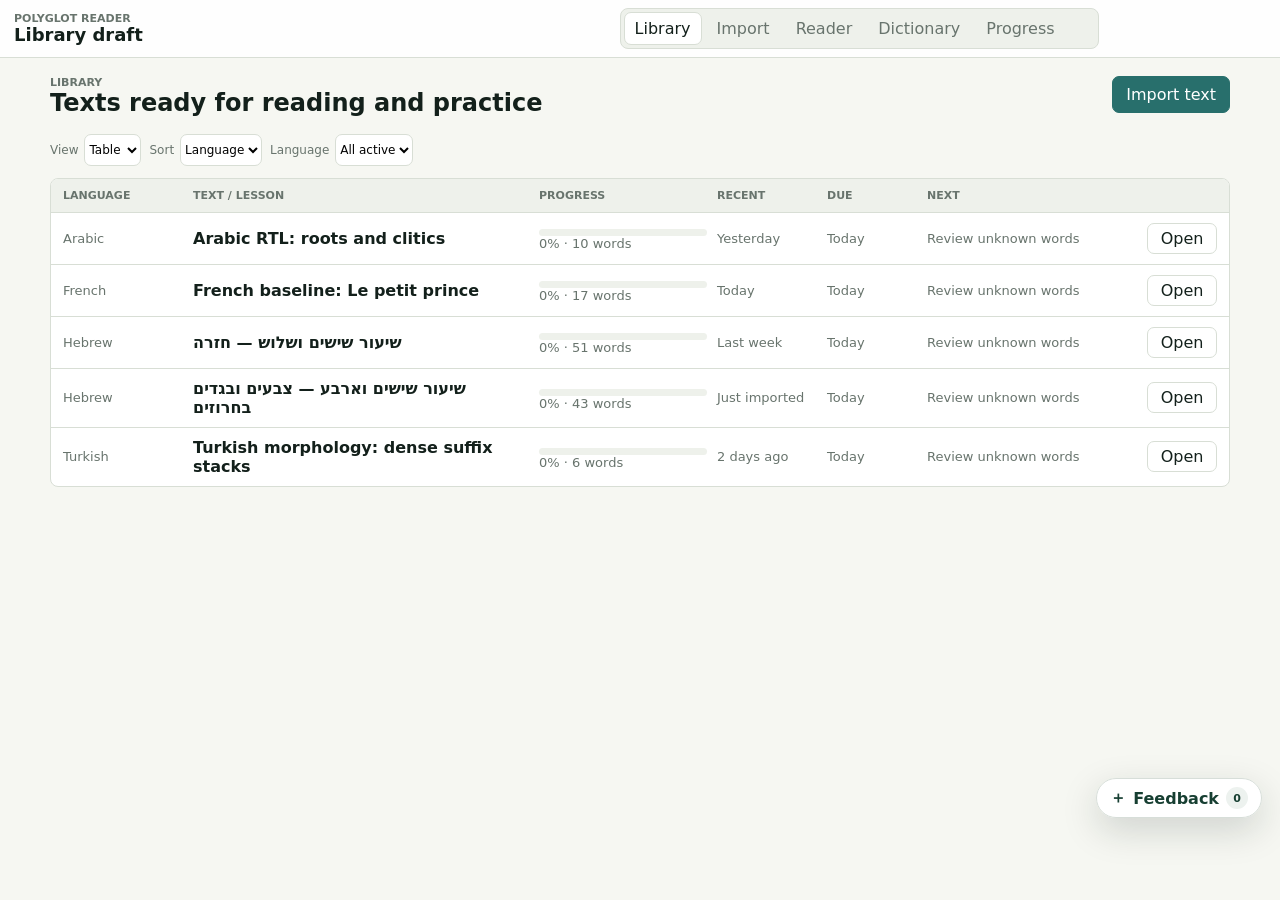
==== commit 70a29419: "Back up local project and Codex conversations" ====
--- a/apps/web/index.html
+++ b/apps/web/index.html
@@ -4,7 +4,7 @@
     <meta charset="utf-8" />
     <meta name="viewport" content="width=device-width, initial-scale=1" />
     <title>Polyglot Interlinear Reader Draft</title>
-    <link rel="stylesheet" href="./styles.css?v=simple-feedback-import-v2" />
+    <link rel="stylesheet" href="./styles.css?v=rtl-row-label-wrap-v2" />
   </head>
   <body>
     <div class="app-shell">
@@ -23,8 +23,8 @@
         </nav>
 
         <label class="language-select-control">
-          <span>Language</span>
-          <select id="language-select" aria-label="Learning language">
+          <span>Text</span>
+          <select id="language-select" aria-label="Reader text">
             <option value="french">French</option>
             <option value="hebrew">Hebrew</option>
             <option value="arabic">Arabic</option>
@@ -75,7 +75,7 @@
                 <select id="library-language-filter">
                   <option value="all" selected>All active</option>
                   <option value="french">French</option>
-                  <option value="hebrew">Hebrew</option>
+                  <option value="he">Hebrew</option>
                   <option value="arabic">Arabic</option>
                   <option value="turkish">Turkish</option>
                 </select>
@@ -277,15 +277,21 @@
               </select>
             </label>
 
-            <div class="row-menu" aria-label="Visible interlinear rows">
-              <label class="row-chip transliteration-chip" title="Pronunciation or romanization row"><input type="checkbox" data-row="transliteration" checked /> Transliteration</label>
-              <label class="row-chip morphs-chip" title="Morpheme segmentation row"><input type="checkbox" data-row="morphs" checked /> Morphs</label>
-              <label class="row-chip gloss-chip" title="Short word-by-word meaning row"><input type="checkbox" data-row="gloss" checked /> Gloss</label>
-              <label class="row-chip lemma-chip" title="Dictionary headword row"><input type="checkbox" data-row="lemma" checked /> Lemma</label>
-              <label class="row-chip root-chip" title="Root or stem row when parser data exists"><input type="checkbox" data-row="root" /> Root</label>
-              <label class="row-chip pos-chip" title="Part of speech row"><input type="checkbox" data-row="pos" checked /> POS</label>
-              <label class="row-chip features-chip" title="Grammar feature row"><input type="checkbox" data-row="features" checked /> Features</label>
-            </div>
+            <details class="row-menu" aria-label="Visible interlinear rows">
+              <summary>Row Labels</summary>
+              <div class="row-menu-options">
+                <label class="row-chip" title="Sentence-level translation"><input type="checkbox" data-row="translation" checked /> Translation</label>
+                <label class="row-chip" title="Original script row"><input type="checkbox" data-row="surface" checked /> Original</label>
+                <label class="row-chip transliteration-chip" title="Pronunciation or romanization row"><input type="checkbox" data-row="transliteration" checked /> Transliteration</label>
+                <label class="row-chip morphs-chip" title="Morpheme segmentation row"><input type="checkbox" data-row="morphs" checked /> Morphs</label>
+                <label class="row-chip gloss-chip" title="Compact grammatical and inflectional gloss"><input type="checkbox" data-row="gloss" checked /> Grammar gloss</label>
+                <label class="row-chip word-translations-chip" title="All stored English meanings for this Hebrew surface spelling"><input type="checkbox" data-row="wordTranslations" /> Word meanings</label>
+                <label class="row-chip lemma-chip" title="Dictionary headword row"><input type="checkbox" data-row="lemma" checked /> Lemma</label>
+                <label class="row-chip root-chip" title="Root or stem row when parser data exists"><input type="checkbox" data-row="root" /> Root</label>
+                <label class="row-chip pos-chip" title="Part of speech row"><input type="checkbox" data-row="pos" checked /> POS</label>
+                <label class="row-chip features-chip" title="Grammar feature row"><input type="checkbox" data-row="features" checked /> Features</label>
+              </div>
+            </details>
           </div>
 
           <div id="reader" class="reader" aria-live="polite"></div>
@@ -377,16 +383,6 @@
             Reading width
             <input id="reading-width" type="range" min="760" max="1320" value="1120" />
           </label>
-          <label>
-            RTL transliteration
-            <select id="rtl-transliteration-mode">
-              <option value="normal">Normal Latin</option>
-              <option value="rtl">RTL token flow</option>
-              <option value="reverse">Reverse Latin characters</option>
-              <option value="morpheme">Reverse by morpheme</option>
-            </select>
-          </label>
-
           <div class="color-grid">
             <label>Original <input id="original-color" type="color" value="#13201b" /></label>
             <label>Translit. <input id="transliteration-color" type="color" value="#59656f" /></label>
@@ -578,6 +574,6 @@
       </section>
     </dialog>
 
-    <script src="./app.js?v=simple-feedback-import-v2"></script>
+    <script src="./app.js?v=rtl-row-label-columns-v1"></script>
   </body>
 </html>
--- a/apps/web/styles.css
+++ b/apps/web/styles.css
@@ -1181,12 +1181,38 @@
 }
 
 .row-menu {
+  position: relative;
+  color: var(--muted);
+  font-size: 12px;
+}
+
+.row-menu summary {
+  min-height: 30px;
+  padding: 6px 9px;
+  border: 1px solid var(--line);
+  border-radius: 7px;
+  background: var(--surface);
+  color: var(--text);
+  cursor: pointer;
+  list-style-position: inside;
+  white-space: nowrap;
+}
+
+.row-menu-options {
+  position: absolute;
+  top: calc(100% + 5px);
+  right: 0;
+  z-index: 8;
+  width: min(520px, calc(100vw - 28px));
+  padding: 9px;
+  border: 1px solid var(--line);
+  border-radius: 8px;
+  background: var(--surface);
+  box-shadow: 0 14px 34px rgba(27, 36, 32, 0.16);
   display: flex;
   flex-wrap: wrap;
   justify-content: flex-end;
-  gap: 6px 10px;
-  color: var(--muted);
-  font-size: 12px;
+  gap: 7px;
 }
 
 .row-menu label {
@@ -1215,6 +1241,10 @@
   color: var(--gloss-color);
 }
 
+.word-translations-chip {
+  color: var(--text);
+}
+
 .lemma-chip {
   color: var(--lemma-color);
 }
@@ -1277,6 +1307,25 @@
   border-bottom: 1px solid color-mix(in srgb, var(--line) 72%, transparent);
 }
 
+.reader-data-notice {
+  display: flex;
+  flex-wrap: wrap;
+  gap: 5px 10px;
+  margin: 0 0 10px;
+  padding: 8px 10px;
+  border: 1px solid var(--line);
+  border-radius: 7px;
+  background: var(--surface-2);
+  color: var(--muted);
+  font-size: 12px;
+  direction: ltr;
+  text-align: left;
+}
+
+.reader-data-notice strong {
+  color: var(--text);
+}
+
 .sentence + .sentence {
   margin-top: 8px;
 }
@@ -1287,7 +1336,7 @@
 }
 
 .sentence-translation {
-  margin: 0 0 8px;
+  margin: 0;
   color: var(--muted);
   font-size: 15px;
   line-height: 1.45;
@@ -1295,12 +1344,108 @@
   text-align: left;
 }
 
+.sentence-translation-layout,
+.sentence-interlinear-layout {
+  display: grid;
+  gap: 8px;
+  align-items: start;
+}
+
+.sentence-translation-layout {
+  margin-bottom: 8px;
+}
+
+.rtl .sentence-translation-layout,
+.rtl .sentence-interlinear-layout {
+  grid-template-columns: minmax(0, 1fr) 132px;
+}
+
+.ltr .sentence-translation-layout,
+.ltr .sentence-interlinear-layout {
+  grid-template-columns: 132px minmax(0, 1fr);
+}
+
+.rtl .sentence-translation,
+.rtl .sentence-tokens {
+  grid-column: 1;
+}
+
+.rtl .translation-label,
+.rtl .sentence-row-labels {
+  grid-column: 2;
+}
+
+.ltr .sentence-translation,
+.ltr .sentence-tokens {
+  grid-column: 2;
+}
+
+.ltr .translation-label,
+.ltr .sentence-row-labels {
+  grid-column: 1;
+}
+
 .sentence-tokens {
   display: flex;
   flex-wrap: wrap;
-  gap: 14px var(--token-gap);
+  gap: 12px var(--token-gap);
   align-items: flex-start;
   direction: inherit;
+  min-width: 0;
+  overflow-x: visible;
+  padding: 2px 2px 5px;
+}
+
+.sentence-row-labels,
+.token-stack {
+  display: flex;
+  flex-direction: column;
+  gap: var(--row-gap);
+}
+
+.sentence-row-labels {
+  min-width: 0;
+  padding: 2px 0 5px;
+}
+
+.interlinear-row-label {
+  display: flex;
+  align-items: flex-start;
+  gap: 5px;
+  min-width: 0;
+  padding: 1px 3px;
+  color: var(--muted);
+  font-size: 11px;
+  font-weight: 650;
+  line-height: 1.15;
+  direction: ltr;
+  text-align: left;
+  overflow: hidden;
+}
+
+.interlinear-row-label input {
+  flex: 0 0 auto;
+  width: 13px;
+  height: 13px;
+  margin: 0;
+}
+
+.interlinear-row-label span {
+  min-width: 0;
+  overflow-wrap: anywhere;
+}
+
+.row-label-transliteration { color: var(--transliteration-color); }
+.row-label-morphs { color: var(--morphs-color); }
+.row-label-gloss { color: var(--gloss-color); }
+.row-label-lemma { color: var(--lemma-color); }
+.row-label-root { color: var(--root-color); }
+.row-label-pos { color: var(--pos-color); }
+.row-label-features { color: var(--feature-color); }
+
+.translation-label {
+  grid-row: 1;
+  min-height: 1.45em;
 }
 
 .sentence-progress {
@@ -1313,12 +1458,10 @@
 }
 
 .token-stack {
-  display: flex;
-  flex-direction: column;
-  gap: var(--row-gap);
   align-items: flex-start;
+  flex: 0 0 auto;
   min-width: min-content;
-  max-width: 190px;
+  max-width: 250px;
   padding: 2px 2px 4px;
   border-radius: 6px;
   direction: inherit;
@@ -1346,6 +1489,10 @@
   overflow-wrap: anywhere;
 }
 
+.token-row.is-empty {
+  visibility: hidden;
+}
+
 .surface {
   color: var(--original-color);
   font-size: var(--target-size);
@@ -1356,6 +1503,7 @@
 .transliteration,
 .morphs,
 .gloss,
+.word-translations,
 .lemma,
 .root,
 .pos,
@@ -1376,6 +1524,13 @@
   color: var(--gloss-color);
 }
 
+.word-translations {
+  color: var(--text);
+  font-size: calc(var(--annotation-size) * 0.95);
+  line-height: 1.25;
+  opacity: 0.88;
+}
+
 .lemma {
   color: var(--lemma-color);
 }
@@ -1383,6 +1538,29 @@
 .root {
   color: var(--root-color);
   font-weight: 650;
+}
+
+.root-entity {
+  display: inline-flex;
+  flex-direction: column;
+  align-items: flex-end;
+  gap: 1px;
+  text-decoration: none;
+}
+
+.root-script,
+.inspector-root-script {
+  color: var(--original-color);
+  font-size: calc(var(--target-size) * 0.72);
+  font-weight: 700;
+  line-height: 1;
+}
+
+.root-transliteration {
+  color: var(--root-color);
+  font-size: var(--annotation-size);
+  font-weight: 750;
+  letter-spacing: 0.06em;
 }
 
 .pos {
@@ -1422,21 +1600,47 @@
 .rtl .transliteration,
 .rtl .morphs,
 .rtl .gloss,
-.rtl .lemma,
-.rtl .root,
+.rtl .word-translations,
 .rtl .pos,
 .rtl .features {
   direction: ltr;
   text-align: right;
-  unicode-bidi: plaintext;
-}
-
-.rtl.reverse-transliteration .transliteration,
-.rtl.reverse-transliteration .morphs,
-.rtl.reverse-transliteration .lemma,
-.rtl.reverse-transliteration .root {
+  unicode-bidi: isolate;
+}
+
+.rtl .lemma,
+.rtl .root-script {
   direction: rtl;
-  unicode-bidi: bidi-override;
+  text-align: right;
+  unicode-bidi: isolate;
+}
+
+.latin-annotation,
+.root-transliteration {
+  direction: ltr;
+  text-align: right;
+  unicode-bidi: isolate;
+}
+
+.dictionary-root {
+  display: inline-flex;
+  flex-direction: column;
+  align-items: flex-start;
+}
+
+.dictionary-root small {
+  color: var(--root-color);
+  font-size: 0.9em;
+  font-weight: 700;
+  letter-spacing: 0.04em;
+}
+
+.rtl .root {
+  text-align: right;
+}
+
+.rtl .root-entity {
+  align-items: flex-end;
 }
 
 .cloze-hidden {
@@ -1510,6 +1714,19 @@
   justify-content: space-between;
   gap: 12px;
   align-items: start;
+}
+
+.inspector-header {
+  flex-direction: column;
+}
+
+.inspector-header > div:first-child,
+.inspector-header-actions {
+  width: 100%;
+}
+
+.inspector-header-actions {
+  justify-content: space-between;
 }
 
 .inspector h2,
